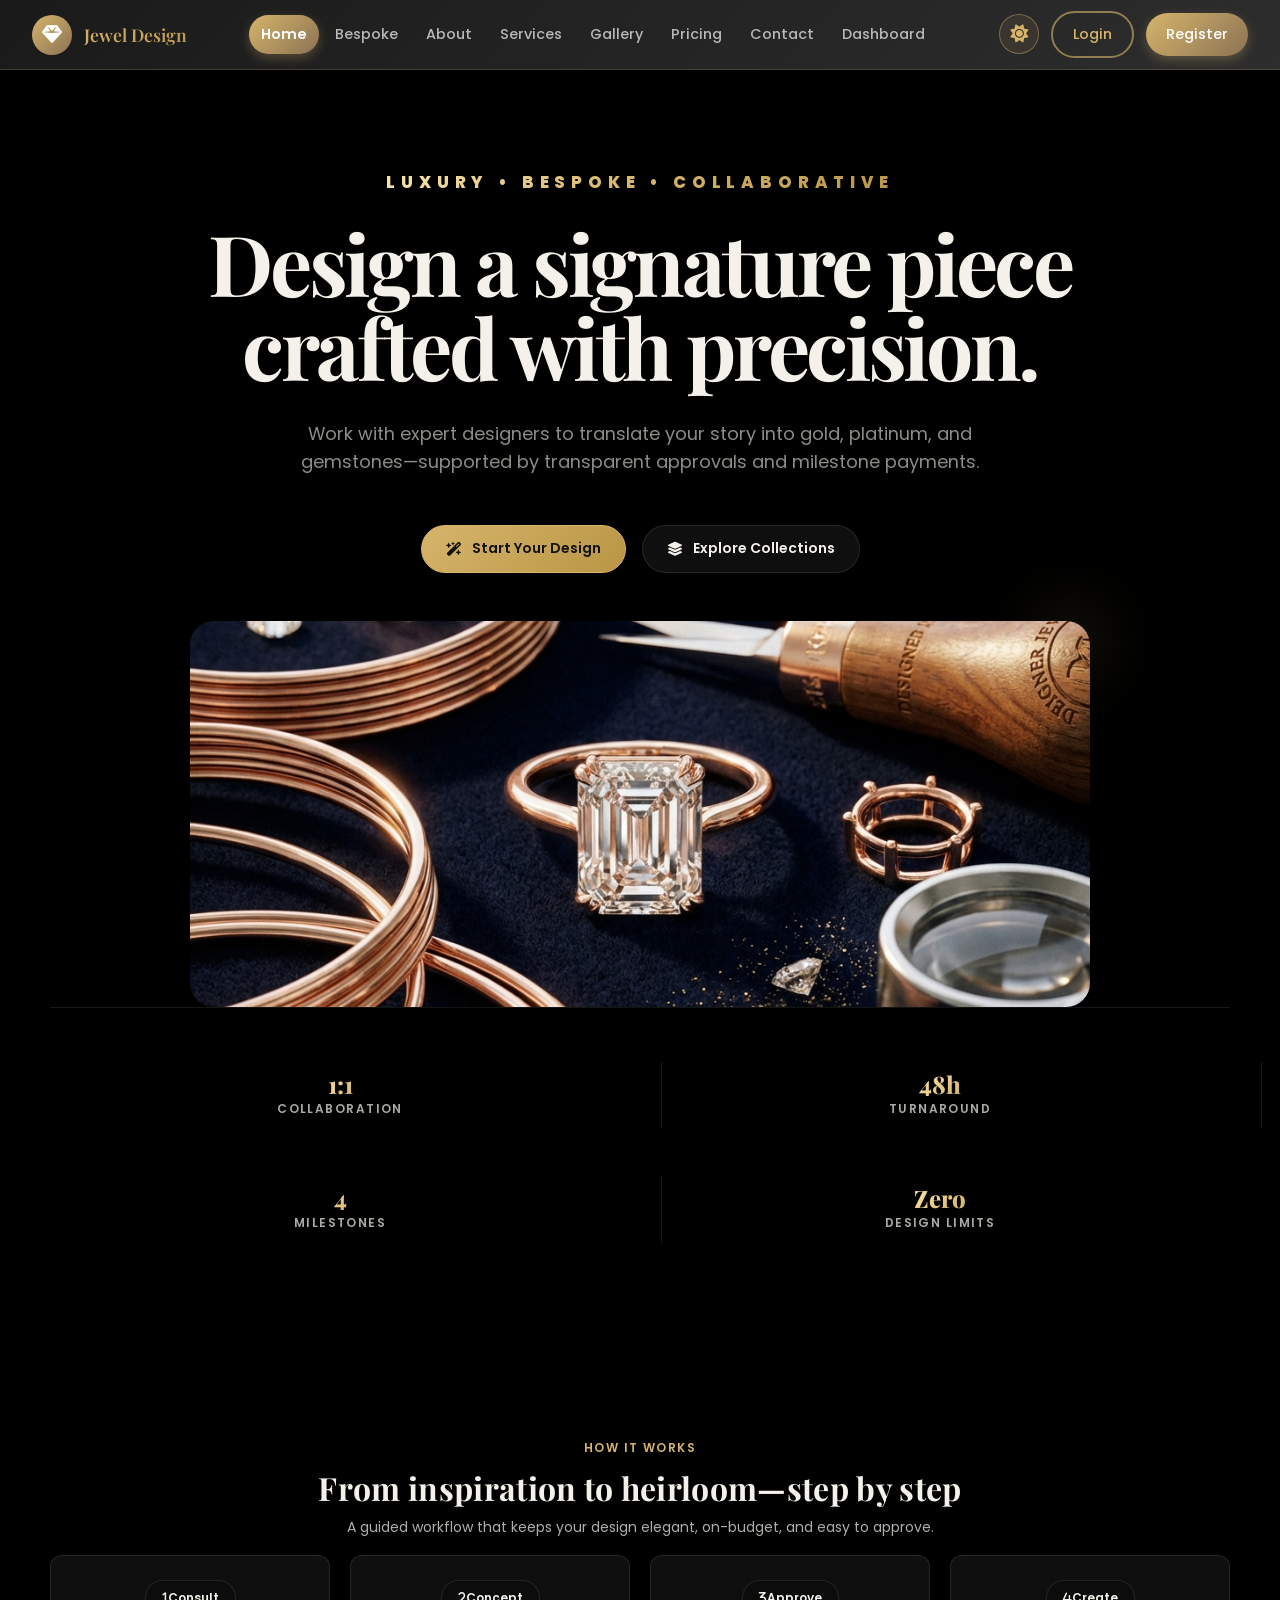
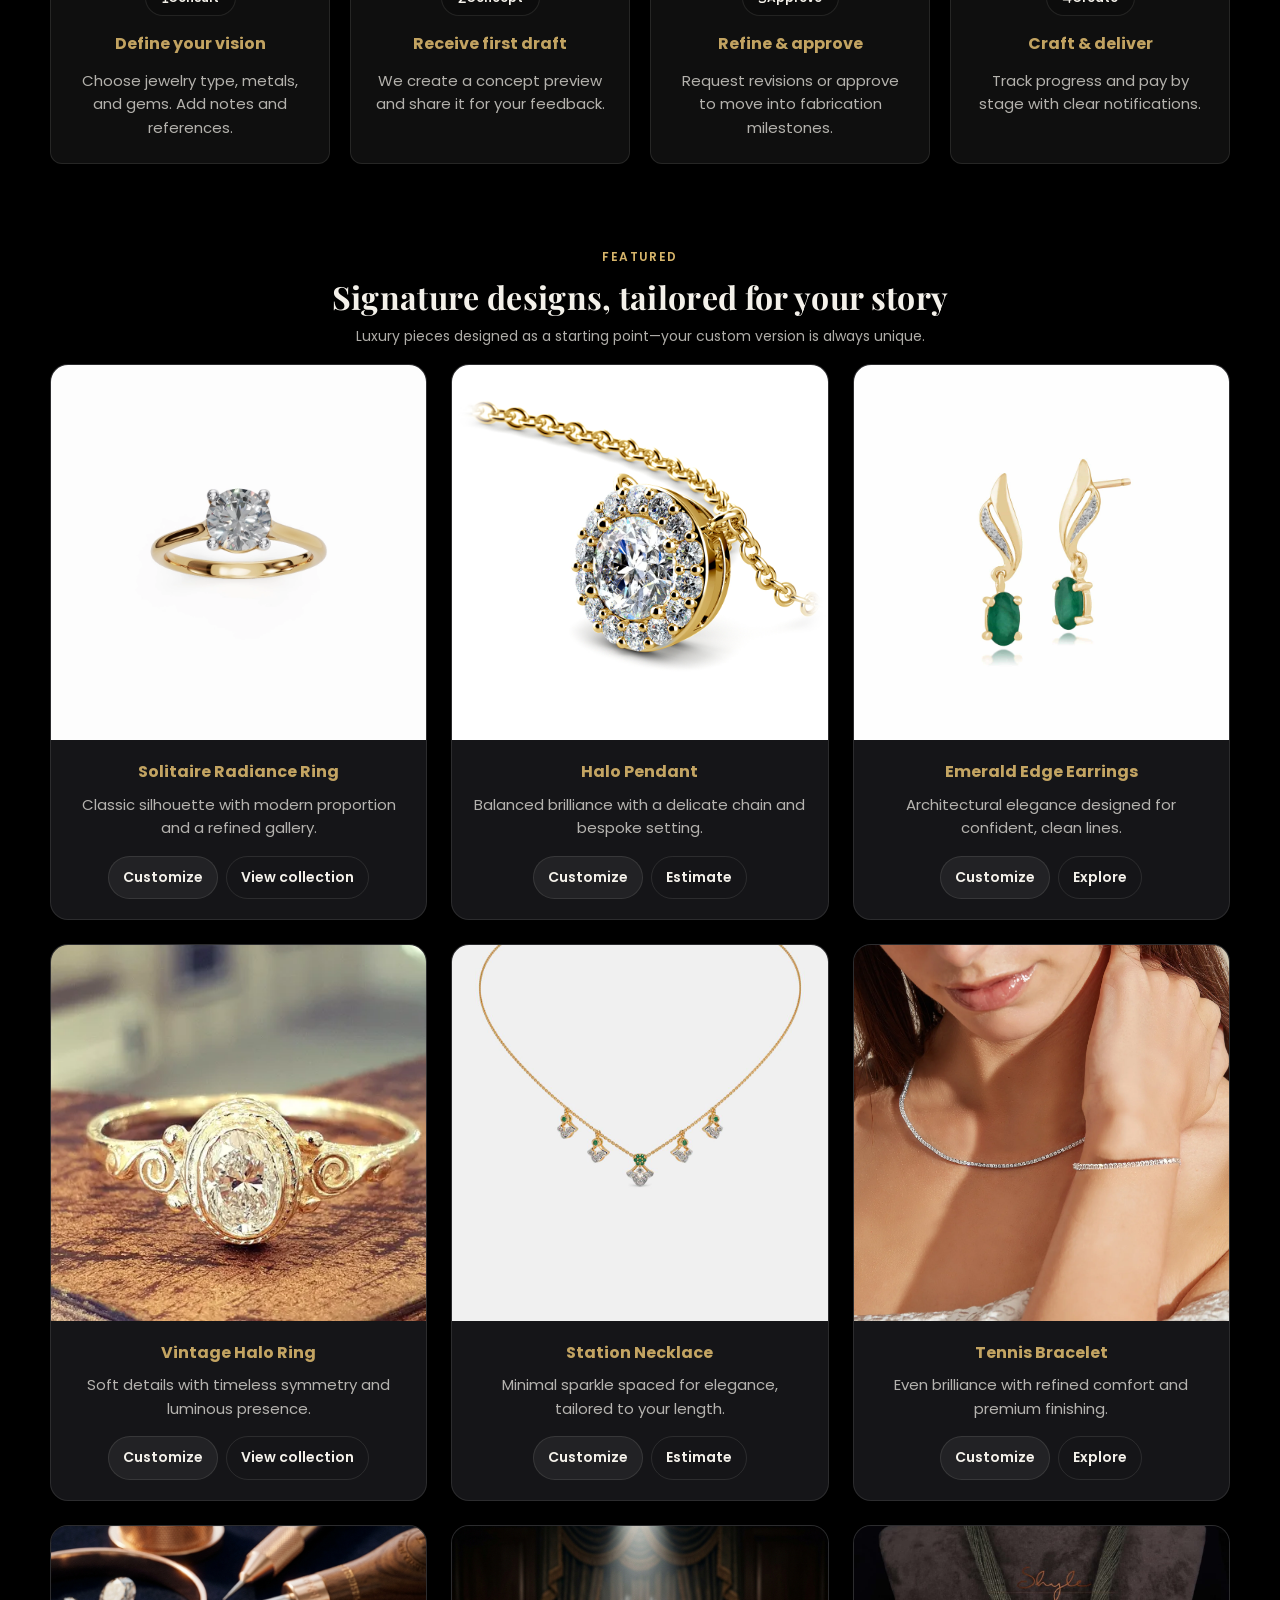
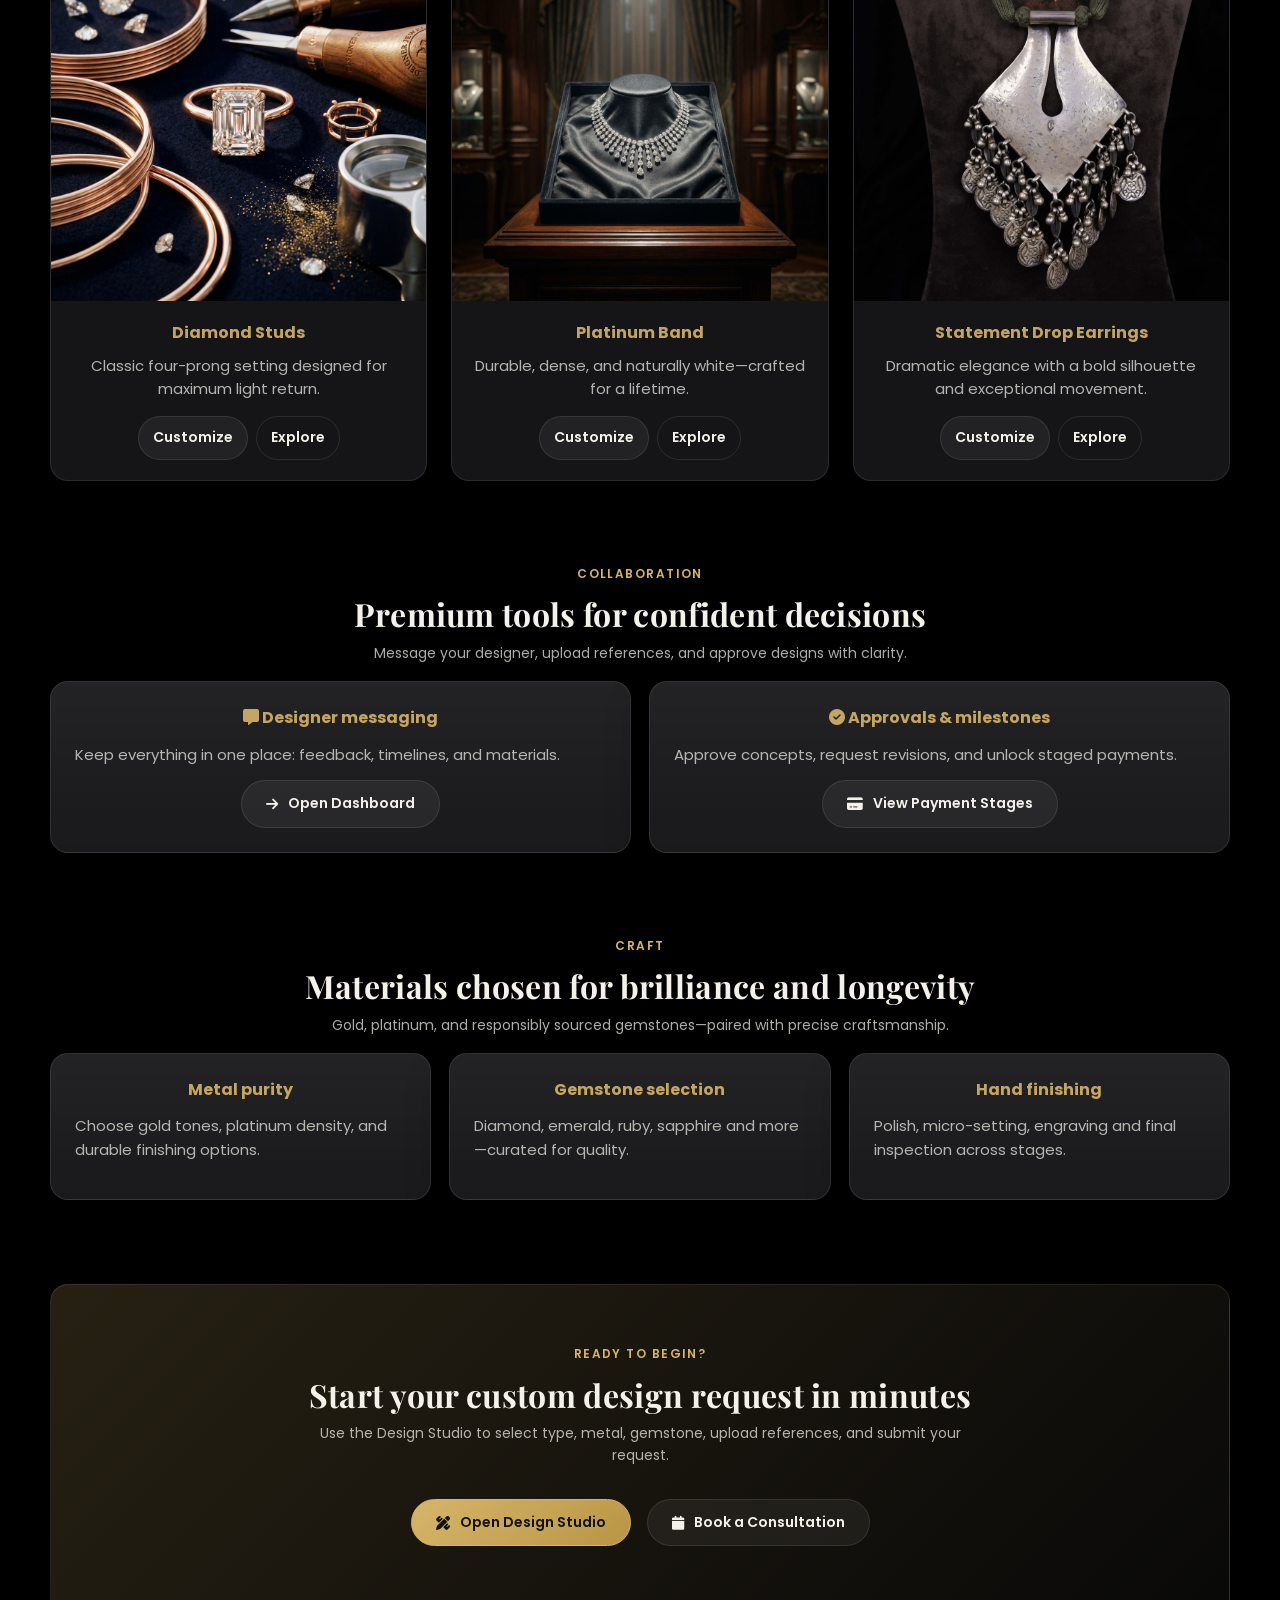
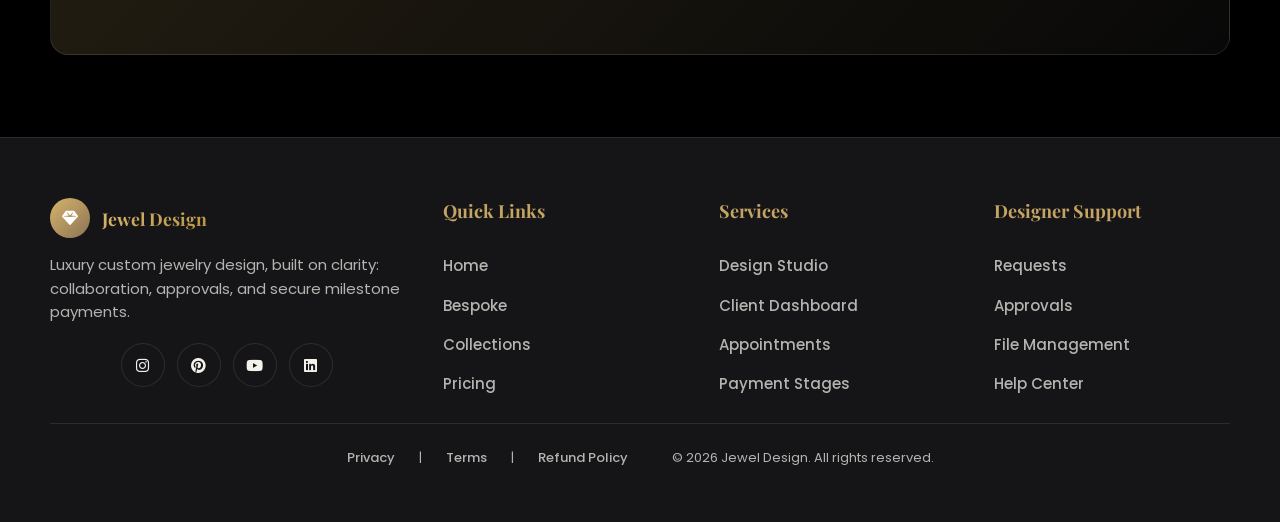
==== index.html @ 466812e4 "first commit" ====
<!doctype html>
<html lang="en" data-theme="dark" data-role="client">

<head>
  <meta charset="utf-8" />
  <meta name="viewport" content="width=device-width, initial-scale=1" />
  <title>Jewel Design | Luxury Collaboration</title>
  <meta name="description" content="Luxury custom jewelry design collaboration workspace." />
  <link rel="preconnect" href="https://fonts.googleapis.com" />
  <link rel="preconnect" href="https://fonts.gstatic.com" crossorigin />
  <link
    href="https://fonts.googleapis.com/css2?family=Playfair+Display:wght@500;600;700&family=Poppins:wght@300;400;500;600;700&display=swap"
    rel="stylesheet" />
  <link rel="stylesheet" href="https://cdnjs.cloudflare.com/ajax/libs/font-awesome/6.5.0/css/all.min.css" />
  <link rel="icon" type="image/svg+xml" href="assets/favicon.svg" />
  <link rel="stylesheet" href="css/style.css" />
  <link rel="stylesheet" href="css/premium-header.css" />
</head>

<body class="home-page">

  <header class="premium-header">
    <!-- LEFT ZONE - BRAND -->
    <a href="index.html" class="header-brand">
      <div class="brand-badge">
        <i class="fa-solid fa-gem" aria-hidden="true"></i>
      </div>
      <div class="brand-text">
        <strong>Jewel Design</strong>
      </div>
    </a>


    <!-- CENTER ZONE - MAIN NAVIGATION -->
    <nav class="header-nav" role="navigation" aria-label="Main navigation">
      <a href="index.html" class="nav-link active">Home</a>
      <a href="home2.html" class="nav-link">Bespoke</a>
      <a href="about.html" class="nav-link">About</a>
      <a href="services.html" class="nav-link">Services</a>
      <a href="collections.html" class="nav-link">Gallery</a>
      <a href="pricing.html" class="nav-link">Pricing</a>
      <a href="contact.html" class="nav-link">Contact</a>
      <a href="dashboard.html" class="nav-link">Dashboard</a>
    </nav>

    <!-- RIGHT ZONE - USER ACTIONS -->
    <div class="header-actions">
      <button class="theme-toggle" aria-label="Toggle theme">
        <i class="fa-solid fa-sun" aria-hidden="true"></i>
        <i class="fa-solid fa-moon" aria-hidden="true"></i>
      </button>
      <a href="login.html" class="btn-outline">Login</a>
      <a href="register.html" class="btn-primary">Register</a>
    </div>


    <!-- MOBILE HAMBURGER -->
    <button class="mobile-menu-toggle" type="button" aria-label="Toggle mobile menu">
      <span class="hamburger-line"></span>
      <span class="hamburger-line"></span>
      <span class="hamburger-line"></span>
    </button>
  </header>

  <!-- MOBILE SLIDE-IN MENU -->
  <div class="mobile-menu-overlay">
    <div class="mobile-menu-panel">
      <div class="mobile-menu-header">
        <a href="index.html" class="header-brand">
          <div class="brand-badge">
            <i class="fa-solid fa-gem" aria-hidden="true"></i>
          </div>
          <div class="brand-text">
            <strong>Jewel Design</strong>
          </div>
        </a>
        <button class="mobile-menu-close" type="button" aria-label="Close mobile menu">
          <i class="fa-solid fa-times"></i>
        </button>
      </div>
      <nav class="mobile-nav" role="navigation" aria-label="Mobile navigation">
        <a href="index.html" class="mobile-nav-link active">Home</a>
        <a href="home2.html" class="mobile-nav-link">Bespoke</a>
        <a href="about.html" class="mobile-nav-link">About</a>
        <a href="services.html" class="mobile-nav-link">Services</a>
        <a href="collections.html" class="mobile-nav-link">Gallery</a>
        <a href="pricing.html" class="mobile-nav-link">Pricing</a>
        <a href="contact.html" class="mobile-nav-link">Contact</a>
        <a href="dashboard.html" class="mobile-nav-link">Dashboard</a>
      </nav>
      <div class="mobile-menu-actions">
        <button class="theme-toggle" aria-label="Toggle theme">
          <i class="fa-solid fa-sun" aria-hidden="true"></i>
          <i class="fa-solid fa-moon" aria-hidden="true"></i>
        </button>
        <a href="login.html" class="btn-outline mobile-btn">Login</a>
        <a href="register.html" class="btn-primary mobile-btn">Register</a>
      </div>
    </div>
  </div>

  <main>
    <section class="hero" aria-label="Hero Introduction">
      <div class="hero-inner">
        <!-- Text Content Area -->
        <div class="hero-content">
          <div class="eyebrow">Luxury • Bespoke • Collaborative</div>
          <h1>Design a signature piece crafted with precision.</h1>
          <p class="kicker">Work with expert designers to translate your story into gold, platinum, and
            gemstones—supported by transparent approvals and milestone payments.</p>

          <div class="hero-actions">
            <a class="btn primary" href="design-studio.html"><i class="fa-solid fa-wand-magic-sparkles"
                aria-hidden="true"></i>Start Your Design</a>
            <a class="btn" href="collections.html"><i class="fa-solid fa-layer-group" aria-hidden="true"></i>Explore
              Collections</a>
          </div>

          <!-- Feature Strip -->


          <!-- Hero Visual Foundation -->
          <div class="hero-image-wrap"
            style="position: relative; margin: 0 auto; width: 100%; max-width: 900px; animation: heroReveal 1.6s var(--ease) forwards; height: 100%;">
            <div
              style="aspect-ratio: 21/9; background: url('assets/images/luxury_jewelry_hero_1.png') center/cover; border-radius: 24px; box-shadow: 0 30px 60px rgba(0,0,0,0.2);">
            </div>
            <!-- Decorative Polish -->
            <div
              style="position: absolute; top: -20px; right: -20px; width: 80px; height: 80px; background: var(--gold); border-radius: 50%; opacity: 0.1; filter: blur(30px);">
            </div>
          </div>
        </div>

        <!-- Base Statistics Ribbon -->
        <div class="hero-stats" aria-label="Key highlights">
          <div class="stat">
            <strong>1:1</strong>
            <span>Collaboration</span>
          </div>
          <div class="stat">
            <strong>48h</strong>
            <span>Turnaround</span>
          </div>
          <div class="stat">
            <strong>4</strong>
            <span>Milestones</span>
          </div>
          <div class="stat">
            <strong>Zero</strong>
            <span>Design Limits</span>
          </div>
        </div>
      </div>
    </section>

    <section class="section" aria-label="How custom design works">
      <div class="container">
        <div class="eyebrow">How it works</div>
        <h2>From inspiration to heirloom—step by step</h2>
        <p class="kicker">A guided workflow that keeps your design elegant, on-budget, and easy to approve.</p>
        <div class="grid cols-4" style="margin-top:16px; gap: 20px;">
          <div class="process-step"
            style="text-align: center; padding: 24px; border-radius: var(--radius-sm); background: var(--trans-white); border: 1px solid var(--border); transition: transform 0.3s var(--ease);">
            <span class="badge" style="margin-bottom: 16px; display: inline-block;"><i class="fa-solid fa-1"
                aria-hidden="true"></i>Consult</span>
            <h3 style="margin-bottom: 12px;">Define your vision</h3>
            <p style="margin-bottom: 0;">Choose jewelry type, metals, and gems. Add notes and references.</p>
          </div>
          <div class="process-step"
            style="text-align: center; padding: 24px; border-radius: var(--radius-sm); background: var(--trans-white); border: 1px solid var(--border); transition: transform 0.3s var(--ease);">
            <span class="badge" style="margin-bottom: 16px; display: inline-block;"><i class="fa-solid fa-2"
                aria-hidden="true"></i>Concept</span>
            <h3 style="margin-bottom: 12px;">Receive first draft</h3>
            <p style="margin-bottom: 0;">We create a concept preview and share it for your feedback.</p>
          </div>
          <div class="process-step"
            style="text-align: center; padding: 24px; border-radius: var(--radius-sm); background: var(--trans-white); border: 1px solid var(--border); transition: transform 0.3s var(--ease);">
            <span class="badge" style="margin-bottom: 16px; display: inline-block;"><i class="fa-solid fa-3"
                aria-hidden="true"></i>Approve</span>
            <h3 style="margin-bottom: 12px;">Refine & approve</h3>
            <p style="margin-bottom: 0;">Request revisions or approve to move into fabrication milestones.</p>
          </div>
          <div class="process-step"
            style="text-align: center; padding: 24px; border-radius: var(--radius-sm); background: var(--trans-white); border: 1px solid var(--border); transition: transform 0.3s var(--ease);">
            <span class="badge" style="margin-bottom: 16px; display: inline-block;"><i class="fa-solid fa-4"
                aria-hidden="true"></i>Create</span>
            <h3 style="margin-bottom: 12px;">Craft & deliver</h3>
            <p style="margin-bottom: 0;">Track progress and pay by stage with clear notifications.</p>
          </div>
        </div>
      </div>
    </section>

    <section class="section" aria-label="Featured jewelry designs">
      <div class="container">
        <div class="eyebrow">Featured</div>
        <h2>Signature designs, tailored for your story</h2>
        <p class="kicker">Luxury pieces designed as a starting point—your custom version is always unique.</p>
        <div class="featured-grid"
          style="margin-top:16px; display: grid; grid-template-columns: repeat(auto-fit, minmax(280px, 1fr)); gap: 24px;">
          <article class="featured-item"
            style="background: var(--surface); border: 1px solid var(--border); border-radius: var(--radius); overflow: hidden; transition: transform 0.3s var(--ease);">
            <div class="media"
              style="background-image:url('assets/images/Solitaire%20Radiance%20Ring.webp'); aspect-ratio: 1; min-height: 280px;">
            </div>
            <div style="padding: 20px; text-align: center;">
              <h3 style="margin-bottom: 8px;">Solitaire Radiance Ring</h3>
              <p style="margin-bottom: 16px; color: var(--muted);">Classic silhouette with modern proportion and a
                refined gallery.</p>
              <div style="display: flex; gap: 8px; justify-content: center; flex-wrap: wrap;">
                <a class="btn small" href="design-studio.html">Customize</a>
                <a class="btn small ghost" href="collections.html">View collection</a>
              </div>
            </div>
          </article>
          <article class="featured-item"
            style="background: var(--surface); border: 1px solid var(--border); border-radius: var(--radius); overflow: hidden; transition: transform 0.3s var(--ease);">
            <div class="media"
              style="background-image:url('assets/images/halo%20pendant%202.jpg'); aspect-ratio: 1; min-height: 280px;">
            </div>
            <div style="padding: 20px; text-align: center;">
              <h3 style="margin-bottom: 8px;">Halo Pendant</h3>
              <p style="margin-bottom: 16px; color: var(--muted);">Balanced brilliance with a delicate chain and bespoke
                setting.</p>
              <div style="display: flex; gap: 8px; justify-content: center; flex-wrap: wrap;">
                <a class="btn small" href="design-studio.html">Customize</a>
                <a class="btn small ghost" href="pricing.html">Estimate</a>
              </div>
            </div>
          </article>
          <article class="featured-item"
            style="background: var(--surface); border: 1px solid var(--border); border-radius: var(--radius); overflow: hidden; transition: transform 0.3s var(--ease);">
            <div class="media"
              style="background-image:url('assets/images/Emerald%20Edge%20Earrings.webp'); aspect-ratio: 1; min-height: 280px;">
            </div>
            <div style="padding: 20px; text-align: center;">
              <h3 style="margin-bottom: 8px;">Emerald Edge Earrings</h3>
              <p style="margin-bottom: 16px; color: var(--muted);">Architectural elegance designed for confident, clean
                lines.</p>
              <div style="display: flex; gap: 8px; justify-content: center; flex-wrap: wrap;">
                <a class="btn small" href="design-studio.html">Customize</a>
                <a class="btn small ghost" href="collections.html">Explore</a>
              </div>
            </div>
          </article>
          <article class="featured-item"
            style="background: var(--surface); border: 1px solid var(--border); border-radius: var(--radius); overflow: hidden; transition: transform 0.3s var(--ease);">
            <div class="media"
              style="background-image:url('assets/images/vintage%20hola%20ring.webp'); aspect-ratio: 1; min-height: 280px;">
            </div>
            <div style="padding: 20px; text-align: center;">
              <h3 style="margin-bottom: 8px;">Vintage Halo Ring</h3>
              <p style="margin-bottom: 16px; color: var(--muted);">Soft details with timeless symmetry and luminous
                presence.</p>
              <div style="display: flex; gap: 8px; justify-content: center; flex-wrap: wrap;">
                <a class="btn small" href="design-studio.html">Customize</a>
                <a class="btn small ghost" href="collections.html">View collection</a>
              </div>
            </div>
          </article>
          <article class="featured-item"
            style="background: var(--surface); border: 1px solid var(--border); border-radius: var(--radius); overflow: hidden; transition: transform 0.3s var(--ease);">
            <div class="media"
              style="background-image:url('assets/images/station%20necklace.webp'); aspect-ratio: 1; min-height: 280px;">
            </div>
            <div style="padding: 20px; text-align: center;">
              <h3 style="margin-bottom: 8px;">Station Necklace</h3>
              <p style="margin-bottom: 16px; color: var(--muted);">Minimal sparkle spaced for elegance, tailored to your
                length.</p>
              <div style="display: flex; gap: 8px; justify-content: center; flex-wrap: wrap;">
                <a class="btn small" href="design-studio.html">Customize</a>
                <a class="btn small ghost" href="pricing.html">Estimate</a>
              </div>
            </div>
          </article>
          <article class="featured-item"
            style="background: var(--surface); border: 1px solid var(--border); border-radius: var(--radius); overflow: hidden; transition: transform 0.3s var(--ease);">
            <div class="media"
              style="background-image:url('assets/images/tennis%20bracelet2.avif'); aspect-ratio: 1; min-height: 280px;">
            </div>
            <div style="padding: 20px; text-align: center;">
              <h3 style="margin-bottom: 8px;">Tennis Bracelet</h3>
              <p style="margin-bottom: 16px; color: var(--muted);">Even brilliance with refined comfort and premium
                finishing.</p>
              <div style="display: flex; gap: 8px; justify-content: center; flex-wrap: wrap;">
                <a class="btn small" href="design-studio.html">Customize</a>
                <a class="btn small ghost" href="collections.html">Explore</a>
              </div>
            </div>
          </article>
          <article class="featured-item"
            style="background: var(--surface); border: 1px solid var(--border); border-radius: var(--radius); overflow: hidden; transition: transform 0.3s var(--ease);">
            <div class="media"
              style="background-image:url('assets/images/luxury_jewelry_hero_1.png'); aspect-ratio: 1; min-height: 280px;">
            </div>
            <div style="padding: 20px; text-align: center;">
              <h3 style="margin-bottom: 8px;">Diamond Studs</h3>
              <p style="margin-bottom: 16px; color: var(--muted);">Classic four-prong setting designed for maximum light
                return.</p>
              <div style="display: flex; gap: 8px; justify-content: center; flex-wrap: wrap;">
                <a class="btn small" href="design-studio.html">Customize</a>
                <a class="btn small ghost" href="collections.html">Explore</a>
              </div>
            </div>
          </article>
          <article class="featured-item"
            style="background: var(--surface); border: 1px solid var(--border); border-radius: var(--radius); overflow: hidden; transition: transform 0.3s var(--ease);">
            <div class="media"
              style="background-image:url('assets/images/luxury_jewelry_hero_2.png'); aspect-ratio: 1; min-height: 280px;">
            </div>
            <div style="padding: 20px; text-align: center;">
              <h3 style="margin-bottom: 8px;">Platinum Band</h3>
              <p style="margin-bottom: 16px; color: var(--muted);">Durable, dense, and naturally white—crafted for a
                lifetime.</p>
              <div style="display: flex; gap: 8px; justify-content: center; flex-wrap: wrap;">
                <a class="btn small" href="design-studio.html">Customize</a>
                <a class="btn small ghost" href="collections.html">Explore</a>
              </div>
            </div>
          </article>
          <article class="featured-item"
            style="background: var(--surface); border: 1px solid var(--border); border-radius: var(--radius); overflow: hidden; transition: transform 0.3s var(--ease);">
            <div class="media"
              style="background-image:url('assets/images/statement%20drop.jpg'); aspect-ratio: 1; min-height: 280px;">
            </div>
            <div style="padding: 20px; text-align: center;">
              <h3 style="margin-bottom: 8px;">Statement Drop Earrings</h3>
              <p style="margin-bottom: 16px; color: var(--muted);">Dramatic elegance with a bold silhouette and
                exceptional
                movement.</p>
              <div style="display: flex; gap: 8px; justify-content: center; flex-wrap: wrap;">
                <a class="btn small" href="design-studio.html">Customize</a>
                <a class="btn small ghost" href="collections.html">Explore</a>
              </div>
            </div>
          </article>
        </div>
      </div>
    </section>

    <section class="section" aria-label="Client–designer collaboration">
      <div class="container">
        <div class="eyebrow">Collaboration</div>
        <h2>Premium tools for confident decisions</h2>
        <p class="kicker">Message your designer, upload references, and approve designs with clarity.</p>
        <div class="grid cols-2" style="margin-top:16px;">
          <div class="card pad">
            <h3><i class="fa-solid fa-message" aria-hidden="true"></i> Designer messaging</h3>
            <p>Keep everything in one place: feedback, timelines, and materials.</p>
            <button class="btn" type="button" data-link="dashboard.html"><i class="fa-solid fa-arrow-right"
                aria-hidden="true"></i>Open Dashboard</button>
          </div>
          <div class="card pad">
            <h3><i class="fa-solid fa-circle-check" aria-hidden="true"></i> Approvals & milestones</h3>
            <p>Approve concepts, request revisions, and unlock staged payments.</p>
            <button class="btn" type="button" data-link="pricing.html"><i class="fa-solid fa-credit-card"
                aria-hidden="true"></i>View Payment Stages</button>
          </div>
        </div>
      </div>
    </section>

    <section class="section" aria-label="Materials and craftsmanship">
      <div class="container">
        <div class="eyebrow">Craft</div>
        <h2>Materials chosen for brilliance and longevity</h2>
        <p class="kicker">Gold, platinum, and responsibly sourced gemstones—paired with precise craftsmanship.</p>
        <div class="grid cols-3" style="margin-top:16px;">
          <div class="card pad">
            <h3>Metal purity</h3>
            <p>Choose gold tones, platinum density, and durable finishing options.</p>
          </div>
          <div class="card pad">
            <h3>Gemstone selection</h3>
            <p>Diamond, emerald, ruby, sapphire and more—curated for quality.</p>
          </div>
          <div class="card pad">
            <h3>Hand finishing</h3>
            <p>Polish, micro-setting, engraving and final inspection across stages.</p>
          </div>
        </div>
      </div>
    </section>

    <section class="section" aria-label="Start your design call to action">
      <div class="container">
        <div class="card pad"
          style="background:linear-gradient(135deg, rgba(214,180,106,0.18), rgba(255,255,255,0.03)); text-align: center; padding: 60px 40px;">
          <div class="eyebrow">Ready to begin?</div>
          <h2>Start your custom design request in minutes</h2>
          <p class="kicker">Use the Design Studio to select type, metal, gemstone, upload references, and submit your
            request.</p>
          <div class="hero-actions">
            <a class="btn primary" href="design-studio.html"><i class="fa-solid fa-pen-ruler"
                aria-hidden="true"></i>Open Design Studio</a>
            <a class="btn" href="contact.html"><i class="fa-solid fa-calendar" aria-hidden="true"></i>Book a
              Consultation</a>
          </div>
        </div>
      </div>
    </section>
  </main>

  <footer class="footer">
    <div class="container footer-inner">
      <div class="footer-grid">
        <div>
          <div class="footer-brand" style="display:flex; align-items:center; gap:12px; margin-bottom:15px;">
            <div class="brand-badge" style="width:40px; height:40px;">
              <i class="fa-solid fa-gem" aria-hidden="true" style="font-size:16px;"></i>
            </div>
            <h3 style="margin:0;">Jewel Design</h3>
          </div>
          <p>Luxury custom jewelry design, built on clarity: collaboration, approvals, and secure milestone payments.
          </p>
          <div class="social" aria-label="Social links">
            <a href="contact.html" aria-label="Instagram"><i class="fa-brands fa-instagram" aria-hidden="true"></i></a>
            <a href="contact.html" aria-label="Pinterest"><i class="fa-brands fa-pinterest" aria-hidden="true"></i></a>
            <a href="contact.html" aria-label="YouTube"><i class="fa-brands fa-youtube" aria-hidden="true"></i></a>
            <a href="contact.html" aria-label="LinkedIn"><i class="fa-brands fa-linkedin" aria-hidden="true"></i></a>
          </div>
        </div>
        <div>
          <h3>Quick Links</h3>
          <a href="index.html">Home</a>
          <a href="home2.html">Bespoke</a>
          <a href="collections.html">Collections</a>
          <a href="pricing.html">Pricing</a>
        </div>
        <div>
          <h3>Services</h3>
          <a href="design-studio.html">Design Studio</a>
          <a href="dashboard.html">Client Dashboard</a>
          <a href="contact.html">Appointments</a>
          <a href="pricing.html">Payment Stages</a>
        </div>
        <div>
          <h3>Designer Support</h3>
          <a href="dashboard.html">Requests</a>
          <a href="dashboard.html">Approvals</a>
          <a href="dashboard.html">File Management</a>
          <a href="contact.html">Help Center</a>
        </div>
      </div>

      <div class="fineprint">
        <div>
          <a class="link" href="privacy.html">Privacy</a>
          <span> | </span>
          <a class="link" href="terms.html">Terms</a>
          <span> | </span>
          <a class="link" href="refund.html">Refund Policy</a>
          <span style="margin-left: 20px;">© <span id="year">2026</span> Jewel Design. All rights reserved.</span>
        </div>
      </div>
    </div>
  </footer>

  <script>
    document.getElementById('year').textContent = new Date().getFullYear();
  </script>
  <script src="js/premium-header.js"></script>
  <script src="js/script.js"></script>
</body>

</html>
---- css/style.css ----
/* Aurum Atelier – Luxury UI Theme */
:root {
  --bg: #0f0f10;
  --surface: #151518;
  --surface-2: #1d1d22;
  --text: #f4f1ea;
  --muted: rgba(244, 241, 234, 0.72);
  --gold: #d6b46a;
  --gold-2: #b99645;
  --ivory: #f4f1ea;
  --black: #0f0f10;
  --border: rgba(244, 241, 234, 0.10);
  --shadow: 0 16px 40px rgba(0, 0, 0, 0.45);
  --radius: 18px;
  --radius-sm: 12px;
  --max: 1180px;
  --ease: cubic-bezier(.2, .8, .2, 1);
  --focus: 0 0 0 3px rgba(214, 180, 106, 0.28);
  --trans-white: rgba(255, 255, 255, 0.06);
  --trans-black: rgba(0, 0, 0, 0.20);
  --card-gradient: linear-gradient(180deg, rgba(255, 255, 255, 0.06), rgba(255, 255, 255, 0.02));
  --overlay-1: rgba(15, 15, 16, 0.6);
  --overlay-2: rgba(15, 15, 16, 0.9);
  --overlay-gold: rgba(214, 180, 106, 0.15);
}

html[data-theme="light"] {
  --bg: #fbfaf7;
  --surface: #ffffff;
  --surface-2: #f4f1ea;
  --text: #121214;
  --muted: rgba(18, 18, 20, 0.68);
  --border: rgba(18, 18, 20, 0.12);
  --shadow: 0 18px 40px rgba(18, 18, 20, 0.08);
  --trans-white: rgba(18, 18, 20, 0.04);
  --trans-black: rgba(18, 18, 20, 0.08);
  --card-gradient: linear-gradient(180deg, rgba(18, 18, 20, 0.02), rgba(18, 18, 20, 0.01));
  --overlay-1: rgba(251, 250, 247, 0.75);
  --overlay-2: rgba(251, 250, 247, 0.85);
  --overlay-gold: rgba(214, 180, 106, 0.08);
}

html[data-theme="light"] body {
  background: #ffffff;
  color: var(--gold);
}

html[data-theme="light"] .process-step {
  background: rgba(214, 180, 106, 0.05);
  border: 1px solid rgba(214, 180, 106, 0.2);
  color: var(--gold);
}

html[data-theme="light"] .featured-item {
  background: rgba(214, 180, 106, 0.05);
  border: 1px solid rgba(214, 180, 106, 0.2);
  color: var(--gold);
}

/* Light mode sophisticated color pattern */
html[data-theme="light"] .home-page h1 {
  color: #121214 !important;
}

html[data-theme="light"] .home-page h2 {
  color: #121214 !important;
}

html[data-theme="light"] .home-page h3 {
  color: rgba(214, 180, 106, 0.8) !important;
}

html[data-theme="light"] .home-page p,
html[data-theme="light"] .home-page .kicker {
  color: rgba(18, 18, 20, 0.7) !important;
}

html[data-theme="light"] .home-page .eyebrow {
  color: var(--gold) !important;
}

html[data-theme="light"] .home-page .stat strong {
  color: var(--gold) !important;
}

html[data-theme="light"] .home-page .stat span {
  color: rgba(18, 18, 20, 0.6) !important;
}

/* Ensure all text follows sophisticated color pattern on index page */
.home-page h1 {
  color: var(--ivory) !important;
}

.home-page h2 {
  color: var(--ivory) !important;
}

.home-page h3 {
  color: rgba(214, 180, 106, 0.9) !important;
}

.home-page p,
.home-page .kicker {
  color: var(--muted) !important;
}

.home-page .eyebrow {
  color: var(--gold) !important;
}

.home-page .stat strong {
  color: var(--gold) !important;
}

.home-page .stat span {
  color: rgba(244, 241, 234, 0.7) !important;
}

* {
  box-sizing: border-box;
}

html,
body {
  height: 100%;
}

body {
  margin: 0;
  font-family: "Poppins", system-ui, -apple-system, Segoe UI, Roboto, Arial, sans-serif;
  font-size: 15px;
  padding-top: 70px;
  /* Account for fixed header */
  background: #000000;
  color: var(--gold);
  line-height: 1.55;
  overflow-x: hidden;
}

body.auth-body {
  padding-top: 0;
}

/* Responsive body padding for fixed header */
@media (max-width: 768px) {
  body {
    padding-top: 60px;
    /* Mobile header height */
  }
}

@media (max-width: 480px) {
  body {
    padding-top: 60px;
    /* Small mobile header height */
  }
}

img {
  max-width: 100%;
  height: auto;
  display: block;
}

a {
  color: inherit;
  text-decoration: none;
}

button,
input,
select,
textarea {
  font: inherit;
  color: inherit;
}

.container {
  width: min(var(--max), calc(100% - 40px));
  margin: 0 auto;
}

.section {
  padding: 42px 0;
  background: transparent;
}

.section.compact {
  padding: 32px 0;
}

.section.tight {
  padding: 28px 0;
}

.eyebrow {
  color: var(--gold);
  letter-spacing: 0.12em;
  text-transform: uppercase;
  font-weight: 600;
  font-size: 12px;
  text-align: center;
  display: block;
}

.h1,
h1 {
  font-family: "Playfair Display", serif;
  letter-spacing: 0.01em;
  line-height: 1.12;
  text-align: center;
  font-size: clamp(28px, 5vw, 48px);
}


h2,
.h2 {
  font-family: "Playfair Display", serif;
  letter-spacing: 0.01em;
  line-height: 1.18;
  margin: 12px 0 10px;
  text-align: center;
  font-size: clamp(26px, 4.5vw, 38px);
  width: 100%;
}


h3 {
  margin: 0 0 10px;
}

p {
  margin: 0 0 14px;
  color: var(--muted);
}

.kicker {
  max-width: 72ch;
  text-align: center;
  margin-left: auto;
  margin-right: auto;
}

.grid {
  display: grid;
  gap: 18px;
}

.grid.cols-2 {
  grid-template-columns: repeat(2, 1fr);
}

.grid.cols-3 {
  grid-template-columns: repeat(3, 1fr);
  justify-items: stretch;
}

.grid.cols-4 {
  grid-template-columns: repeat(4, 1fr);
}

@media (max-width: 1024px) {

  .grid.cols-2,
  .grid.cols-3,
  .grid.cols-4 {
    grid-template-columns: repeat(2, 1fr);
  }
}

@media (max-width: 640px) {

  .grid.cols-2,
  .grid.cols-3,
  .grid.cols-4 {
    grid-template-columns: 1fr;
  }
}


.card {
  background: var(--card-gradient);
  background-color: var(--surface);
  border: 1px solid var(--border);
  border-radius: var(--radius);
  box-shadow: var(--shadow);
  overflow: hidden;
}

.card.pad {
  padding: 24px;
}

.card.pad h3 {
  text-align: center;
  margin-bottom: 12px;
}

.card.pad .btn {
  display: flex;
  margin: 0 auto;
  width: fit-content;
}

.card-header {
  padding: 18px 20px 12px;
  text-align: center;
}

.card-body {
  padding: 0 20px 18px;
}

.card-footer {
  padding: 14px 20px 18px;
  display: flex;
  gap: 12px;
  align-items: center;
  justify-content: center;
  flex-wrap: wrap;
}

.media {
  aspect-ratio: 16/10;
  background:
    linear-gradient(135deg, rgba(214, 180, 106, 0.18), transparent 55%),
    linear-gradient(180deg, rgba(0, 0, 0, 0.35), rgba(0, 0, 0, 0.05));
  background-size: cover;
  background-position: center;
}

.badge {
  display: inline-flex;
  align-items: center;
  gap: 8px;
  padding: 8px 16px;
  border-radius: 999px;
  border: 1px solid var(--border);
  background: var(--trans-black);
  color: var(--text);
  font-weight: 600;
  font-size: 12px;
}

html[data-theme="light"] .badge {
  background: var(--surface-2);
}

.btn {
  display: inline-flex;
  align-items: center;
  justify-content: center;
  gap: 10px;
  padding: 12px 24px;
  border-radius: 999px;
  border: 1px solid var(--border);
  background: var(--trans-white);
  color: var(--text);
  font-weight: 600;
  cursor: pointer;
  transition: all 220ms var(--ease);
  user-select: none;
  font-size: 14px;
  text-align: center;
}

.btn:hover {
  transform: translateY(-2px);
  border-color: var(--gold);
  background: rgba(214, 180, 106, 0.1);
  color: var(--gold);
}

.btn:active {
  transform: translateY(0px) scale(0.98);
}

.btn:focus {
  outline: none;
  box-shadow: var(--focus);
}

.btn.primary {
  background: linear-gradient(135deg, var(--gold), var(--gold-2));
  border-color: var(--gold);
  color: #121214;
}

.btn.primary:hover {
  filter: brightness(1.1);
  color: #121214;
  box-shadow: 0 4px 15px rgba(214, 180, 106, 0.3);
}

.btn.ghost {
  background: transparent;
}

.btn.small {
  padding: 10px 14px;
  font-size: 14px;
}

.link {
  color: var(--gold);
  font-weight: 600;
  transition: opacity 180ms var(--ease);
}

.link:hover {
  opacity: 0.85;
}

.site-header {
  position: sticky;
  top: 0;
  z-index: 50;
  backdrop-filter: blur(14px);
  background: rgba(15, 15, 16, 0.70);
  border-bottom: 1px solid var(--border);
}

html[data-theme="light"] .site-header {
  background: rgba(255, 255, 255, 0.80);
}

.header-inner {
  display: flex;
  align-items: center;
  justify-content: space-between;
  padding: 14px 0;
  gap: 16px;
}

.brand {
  display: inline-flex;
  align-items: center;
  gap: 12px;
  flex: 0 0 auto;
}

.brand i {
  color: var(--gold);
  font-size: 20px;
}

.brand-name {
  display: flex;
  flex-direction: column;
  line-height: 1.1;
}

.brand-name strong {
  font-family: "Playfair Display", serif;
  font-size: 16px;
}

.brand-name span {
  font-size: 12px;
  color: var(--muted);
}

.nav {
  display: flex;
  align-items: center;
  gap: 18px;
  flex: 1 1 auto;
  justify-content: center;
  flex-wrap: nowrap;
}

.nav a {
  font-weight: 600;
  font-size: 14px;
  color: var(--muted);
  padding: 10px 10px;
  border-radius: 999px;
  white-space: nowrap;
  transition: color 180ms var(--ease), background 180ms var(--ease), transform 180ms var(--ease);
}

.nav a:hover {
  color: var(--ivory);
  background: rgba(214, 180, 106, 0.10);
}

.nav a:active {
  transform: scale(0.99);
}

.nav a.active {
  color: #121214;
  background: linear-gradient(135deg, var(--gold), var(--gold-2));
}

.header-actions {
  display: inline-flex;
  align-items: center;
  gap: 10px;
  flex: 0 0 auto;
}

.icon-btn {
  width: 42px;
  height: 42px;
  border-radius: 999px;
  border: 1px solid var(--border);
  background: rgba(255, 255, 255, 0.06);
  display: inline-flex;
  align-items: center;
  justify-content: center;
  cursor: pointer;
  transition: transform 180ms var(--ease), border-color 220ms var(--ease);
}

.icon-btn:hover {
  border-color: rgba(214, 180, 106, 0.55);
  transform: translateY(-1px);
}

.icon-btn:active {
  transform: translateY(0px) scale(0.99);
}

.icon-btn:focus {
  outline: none;
  box-shadow: var(--focus);
}

.hamburger {
  display: none;
}

.mobile-drawer {
  display: none;
  position: fixed;
  inset: 62px 16px auto 16px;
  background: var(--surface);
  border: 1px solid var(--border);
  border-radius: var(--radius);
  box-shadow: var(--shadow);
  padding: 14px;
}

.mobile-drawer a {
  display: block;
  padding: 12px 12px;
  border-radius: 12px;
  color: var(--muted);
  font-weight: 700;
}

.mobile-drawer a:hover {
  background: rgba(214, 180, 106, 0.10);
  color: var(--ivory);
}

.mobile-drawer a.active {
  background: linear-gradient(135deg, var(--gold), var(--gold-2));
  color: #121214;
}

body.nav-open .mobile-drawer {
  display: block;
}

.hero {
  min-height: 95vh;
  display: flex;
  align-items: center;
  position: relative;
  overflow: hidden;
  padding: 100px 0;
  background: transparent;
}

/* Hero spotlights removed */

.hero-inner {
  width: min(var(--max), calc(100% - 40px));
  margin: 0 auto;
  display: flex;
  flex-direction: column;
  gap: 0;
  /* Removing fixed gap to control spacing precisely */
  position: relative;
  z-index: 5;
}

.hero-content {
  max-width: 1000px;
  margin: 0 auto;
  text-align: center;
  animation: heroReveal 1.4s var(--ease) forwards;
}

@keyframes heroReveal {
  from {
    opacity: 0;
    transform: translateY(40px);
  }

  to {
    opacity: 1;
    transform: translateY(0);
  }
}

/* Enhanced Eyebrow */
.hero .eyebrow {
  background: linear-gradient(135deg, #f8e4aa 0%, #d6b46a 50%, #b99645 100%);
  -webkit-background-clip: text;
  -webkit-text-fill-color: transparent;
  background-clip: text;
  color: transparent;
  font-size: clamp(14px, 1.3vw, 18px);
  font-weight: 800;
  letter-spacing: 0.35em;
  margin-bottom: 24px;
  display: inline-block;
  text-transform: uppercase;
  filter: drop-shadow(0 2px 4px rgba(0, 0, 0, 0.1));
}

.hero h1 {
  color: var(--text);
  font-size: clamp(40px, 8vw, 84px);
  line-height: 1.0;
  margin: 0 auto 32px;
  text-align: center;
  font-family: 'Playfair Display', serif;
  font-weight: 700;
  letter-spacing: -0.04em;
}

.hero p.kicker {
  color: var(--muted);
  font-size: clamp(17px, 1.4vw, 20px);
  line-height: 1.6;
  max-width: 65ch;
  text-align: center;
  margin: 0 auto 48px;
  opacity: 0.8;
}

.hero-actions {
  display: flex;
  gap: 20px;
  justify-content: center;
  margin-bottom: 48px;
}

/* Professional Feature Strip */
.preview-meta {
  display: flex;
  gap: 32px;
  justify-content: center;
  align-items: center;
  flex-wrap: wrap;
  margin-bottom: 60px;
}

.preview-meta .badge {
  background: transparent !important;
  border: none !important;
  padding: 0;
  font-size: 14px;
  color: var(--muted);
  font-weight: 500;
  transition: color 0.3s ease;
  display: flex;
  align-items: center;
  gap: 12px;
  white-space: nowrap;
}

.preview-meta .badge i {
  color: var(--gold);
  font-size: 16px;
  width: 20px;
  display: flex;
  justify-content: center;
}

/* Statistics Ribbon - At the base */
.hero-stats {
  display: flex;
  justify-content: center;
  gap: 64px;
  padding: 40px 0;
  border-top: 1px solid var(--border);
  width: 100%;
}

.stat {
  padding: 0;
  background: transparent !important;
  border: none !important;
  box-shadow: none !important;
  border-radius: 0;
  text-align: center;
  position: relative;
}

/* Vertical Dividers for Stats */
.stat:not(:last-child)::after {
  content: "";
  position: absolute;
  right: -32px;
  top: 15%;
  height: 70%;
  width: 1px;
  background: var(--border);
}

.stat:hover {
  transform: translateY(-3px);
}

.stat strong {
  display: block;
  font-size: clamp(28px, 4vw, 36px);
  font-weight: 800;
  margin-bottom: 6px;
  line-height: 1;
  background: linear-gradient(135deg, #f8e4aa, #d6b46a);
  -webkit-background-clip: text;
  background-clip: text;
  -webkit-text-fill-color: transparent;
  color: #d6b46a;
  /* Fallback */
  width: fit-content;
  margin-left: auto;
  margin-right: auto;
}

html[data-theme="light"] .stat strong {
  background: linear-gradient(135deg, #b99645, #8d6e2a);
  -webkit-background-clip: text;
  background-clip: text;
  -webkit-text-fill-color: transparent;
}

.stat span {
  font-size: 13px;
  text-transform: uppercase;
  letter-spacing: 0.12em;
  color: var(--muted);
  font-weight: 600;
  display: block;
}

/* Bespoke Section visibility in Light Mode */
html[data-theme="light"] .section[style*="background"] {
  color: var(--text) !important;
}

html[data-theme="light"] .section[style*="background"] .eyebrow,
html[data-theme="light"] .section[style*="background"] h2,
html[data-theme="light"] .section[style*="background"] h3,
html[data-theme="light"] .section[style*="background"] p {
  color: var(--text) !important;
}

html[data-theme="light"] .section[style*="background"] p.kicker {
  color: var(--muted) !important;
}

/* Specific card fixes for these sections */
html[data-theme="light"] .philosophy-card,
html[data-theme="light"] .card.pad {
  background: rgba(255, 255, 255, 0.1) !important;
  border-color: rgba(18, 18, 20, 0.1) !important;
  backdrop-filter: blur(5px) !important;
}

/* In light theme, if we want dark text inside the light panel */
html[data-theme="light"] .hero-panel h1,
html[data-theme="light"] .hero-panel p,
html[data-theme="light"] .hero-panel .eyebrow {
  color: #121214;
}

html[data-theme="light"] .hero-panel .kicker {
  color: rgba(18, 18, 20, 0.75);
}

.hero .kicker {
  font-size: clamp(14px, 1.8vw, 16px);
  color: rgba(244, 241, 234, 0.8);
}


h2,
.h2 {
  font-size: clamp(24px, 2.5vw, 34px);
}


h3 {
  font-size: 16px;
}

.kicker {
  font-size: 14px;
}

.hero-actions {
  display: flex;
  gap: 16px;
  flex-wrap: wrap;
  margin-top: 24px;
  justify-content: center;
}

.hero-stats {
  display: grid;
  grid-template-columns: repeat(2, 1fr);
  gap: 20px;
}

.process-step {
  text-align: center;
  padding: 24px;
  border-radius: var(--radius-sm);
  background: rgba(214, 180, 106, 0.05);
  border: 1px solid rgba(214, 180, 106, 0.2);
  transition: transform 0.3s var(--ease);
  color: var(--gold);
}

.featured-item {
  background: rgba(214, 180, 106, 0.05);
  border: 1px solid rgba(214, 180, 106, 0.2);
  border-radius: var(--radius);
  overflow: hidden;
  transition: transform 0.3s var(--ease);
  color: var(--gold);
}

.stat {
  padding: 24px;
  border-radius: var(--radius);
  border: 1px solid rgba(214, 180, 106, 0.2);
  background: rgba(214, 180, 106, 0.05);
  transition: transform 0.3s var(--ease);
  color: var(--gold);
}

.stat:hover {
  transform: translateY(-5px);
}

.stat strong {
  display: block;
  font-size: 24px;
  font-family: "Playfair Display", serif;
  color: var(--gold);
  margin-bottom: 4px;
}

.stat span {
  color: rgba(255, 255, 255, 0.7);
  font-size: 12px;
}

html[data-theme="light"] .stat span {
  color: rgba(18, 18, 20, 0.65);
}

.banner {
  background:
    linear-gradient(135deg, rgba(214, 180, 106, 0.16), transparent 60%),
    url("../assets/images/header-bg.jpg");
  background-size: cover;
  background-position: center;
  border-bottom: 1px solid var(--border);
  position: relative;
  overflow: hidden;
  padding-top: 70px;
  /* Account for fixed header */
}

.banner .banner-inner {
  padding: 52px 0;
  position: relative;
  z-index: 2;
  text-align: center;
  display: flex;
  flex-direction: column;
  align-items: center;
  justify-content: center;
}

.banner h1 {
  margin: 0 0 8px;
  font-size: clamp(30px, 3vw, 42px);
  line-height: 1.2;
  text-align: center;
}

.banner .kicker {
  margin: 0 auto 24px;
  line-height: 1.5;
  max-width: 600px;
  text-align: center;
}

.banner .eyebrow {
  text-align: center;
  margin-bottom: 16px;
}

/* Banner button centering */
.banner .hero-actions {
  display: flex;
  gap: 16px;
  justify-content: center;
  align-items: center;
  text-align: center;
  margin-top: 24px;
}

.banner .hero-actions .btn {
  margin: 0;
  display: inline-flex;
  align-items: center;
  justify-content: center;
}

/* Banner responsive fixes */
@media (max-width: 1024px) {
  .banner {
    padding-top: 70px;
    /* Tablet header height */
  }

  .banner .banner-inner {
    padding: 40px 20px;
    text-align: center;
    align-items: center;
    justify-content: center;
  }

  .banner h1 {
    font-size: clamp(26px, 4vw, 36px);
    margin-bottom: 12px;
    text-align: center;
  }

  .banner .kicker {
    font-size: 14px;
    max-width: 500px;
    margin: 0 auto 20px;
    text-align: center;
  }

  .banner .eyebrow {
    text-align: center;
    margin-bottom: 12px;
  }

  .banner .hero-actions {
    flex-direction: column;
    gap: 12px;
    justify-content: center;
    align-items: center;
    margin-top: 20px;
  }

  .banner .hero-actions .btn {
    width: 100%;
    max-width: 280px;
    justify-content: center;
  }
}

@media (max-width: 768px) {
  .banner {
    padding-top: 60px;
    /* Mobile header height */
  }

  .banner .banner-inner {
    padding: 32px 16px;
    text-align: center;
    align-items: center;
    justify-content: center;
  }

  .banner h1 {
    font-size: clamp(22px, 5vw, 30px);
    margin-bottom: 16px;
    line-height: 1.3;
    text-align: center;
  }

  .banner .kicker {
    font-size: 13px;
    max-width: 100%;
    line-height: 1.6;
    margin: 0 auto 18px;
    text-align: center;
  }

  .banner .eyebrow {
    text-align: center;
    margin-bottom: 10px;
  }

  .banner .hero-actions {
    flex-direction: column;
    gap: 12px;
    justify-content: center;
    align-items: center;
    margin-top: 18px;
  }

  .banner .hero-actions .btn {
    width: 100%;
    max-width: 240px;
    justify-content: center;
  }
}

@media (max-width: 480px) {
  .banner {
    padding-top: 60px;
    /* Small mobile header height */
  }

  .banner .banner-inner {
    padding: 28px 12px;
    text-align: center;
    align-items: center;
    justify-content: center;
  }

  .banner h1 {
    font-size: clamp(20px, 6vw, 28px);
    margin-bottom: 12px;
    text-align: center;
  }

  .banner .kicker {
    font-size: 12px;
    margin: 0 auto 16px;
    text-align: center;
  }

  .banner .eyebrow {
    text-align: center;
    margin-bottom: 8px;
  }

  .banner .hero-actions {
    flex-direction: column;
    gap: 10px;
    justify-content: center;
    align-items: center;
    margin-top: 16px;
  }

  .banner .hero-actions .btn {
    width: 100%;
    max-width: 200px;
    justify-content: center;
    font-size: 14px;
  }
}

.form {
  display: grid;
  gap: 14px;
}

.field {
  display: grid;
  gap: 8px;
}

label {
  font-weight: 700;
  font-size: 13px;
  color: var(--muted);
}

input,
select,
textarea {
  width: 100%;
  padding: 12px 14px;
  border-radius: 12px;
  border: 1px solid var(--border);
  background: var(--surface-2);
  color: var(--text);
  outline: none;
  transition: border-color 0.2s var(--ease), box-shadow 0.2s var(--ease);
  box-sizing: border-box;
}

select {
  cursor: pointer;
  appearance: auto;
  -webkit-appearance: auto;
  background-color: var(--surface-2);
}

select option {
  background-color: var(--surface);
  color: var(--text);
}

textarea {
  min-height: 110px;
  resize: vertical;
}

/* Native options are best left unstyled for maximum browser compatibility */
@media (max-width: 768px) {
  .contact-layout {
    gap: 32px;
  }
}


input:focus,
select:focus,
textarea:focus {
  box-shadow: var(--focus);
  border-color: rgba(214, 180, 106, 0.55);
}

.checkbox-group {
  display: flex;
  align-items: center;
  gap: 10px;
  margin-bottom: 10px;
}

.checkbox-group input[type="checkbox"] {
  width: auto;
  margin: 0;
  cursor: pointer;
}

.checkbox-group label {
  margin: 0;
  cursor: pointer;
}

/* Social login brand colors */
.btn .fa-brands.fa-google {
  color: #4285f4;
  /* Google Blue */
  font-weight: 400;
  font-size: 16px;
}

.btn .fa-brands.fa-facebook {
  color: #1877f2;
  /* Facebook Blue */
  font-size: 16px;
}

.btn:hover .fa-brands.fa-google {
  color: #3367d6;
  /* Darker Google Blue on hover */
  transform: scale(1.05);
}

.btn:hover .fa-brands.fa-facebook {
  color: #166fe5;
  /* Darker Facebook Blue on hover */
  transform: scale(1.05);
}

/* Terms & Conditions highlighting in register form */
.checkbox-group label[for="agreeTerms"] {
  color: var(--gold);
  font-weight: 600;
  cursor: pointer;
  transition: all 0.3s var(--ease);
  text-decoration: underline;
  text-decoration-color: rgba(214, 180, 106, 0.3);
  text-underline-offset: 4px;
}

.checkbox-group label[for="agreeTerms"]:hover {
  color: var(--gold-2);
  text-decoration-color: var(--gold-2);
  transform: translateY(-1px);
}

.checkbox-group input[type="checkbox"]:checked+label[for="agreeTerms"] {
  color: var(--text);
  text-decoration: none;
  font-weight: 500;
}

.checkbox-group input[type="checkbox"]:checked+label[for="agreeTerms"]::before {
  content: "✓ ";
  color: #22c55e;
  font-weight: 700;
}

.helper {
  font-size: 12px;
  color: var(--muted);
}

.split {
  display: grid;
  grid-template-columns: repeat(2, minmax(0, 1fr));
  gap: 14px;
}

.pill-row {
  display: flex;
  gap: 10px;
  flex-wrap: wrap;
  justify-content: center;
  width: 100%;
  overflow-x: hidden;
}

.pill {
  padding: 10px 12px;
  border-radius: 999px;
  border: 1px solid var(--border);
  background: rgba(255, 255, 255, 0.04);
  cursor: pointer;
  font-weight: 700;
  color: var(--muted);
  transition: border-color 220ms var(--ease), transform 180ms var(--ease), background 220ms var(--ease), color 220ms var(--ease);
}

/* Light mode specific adjustments */
[data-theme="light"] .pill {
  background: rgba(0, 0, 0, 0.04);
  color: var(--text);
  border-color: var(--border);
}

[data-theme="light"] .pill:hover {
  border-color: var(--gold);
  background: rgba(214, 180, 106, 0.1);
}

[data-theme="light"] .pill.active {
  background: var(--gold);
  color: var(--black);
  border-color: var(--gold);
  box-shadow: 0 0 0 2px rgba(214, 180, 106, 0.3);
}

.pill:hover {
  border-color: rgba(214, 180, 106, 0.55);
  transform: translateY(-1px);
}

.pill.active {
  background: rgba(214, 180, 106, 0.3);
  color: var(--text);
  border-color: var(--gold);
  box-shadow: 0 0 0 2px rgba(214, 180, 106, 0.2);
}

.preview-wrap {
  display: grid;
  grid-template-columns: 1fr;
  gap: 14px;
}

.preview {
  border-radius: var(--radius);
  border: 1px solid var(--border);
  background:
    radial-gradient(420px 180px at 40% 30%, rgba(214, 180, 106, 0.22), transparent 60%),
    linear-gradient(180deg, rgba(255, 255, 255, 0.06), rgba(255, 255, 255, 0.02)),
    url('assets/images/jewelry_preview_placeholder.jpg');
  background-size: cover;
  background-position: center;
  background-repeat: no-repeat;
  padding: 18px;
  min-height: 220px;
  display: grid;
  place-items: center;
  position: relative;
  overflow: hidden;
}

.preview svg {
  width: 100%;
  max-width: 420px;
  height: auto;
}

.preview-meta {
  display: flex;
  gap: 10px;
  flex-wrap: wrap;
}

.divider {
  height: 1px;
  background: var(--border);
  margin: 16px 0;
}

.toast-stack {
  position: fixed;
  right: 14px;
  bottom: 14px;
  z-index: 80;
  display: grid;
  gap: 10px;
  width: min(360px, calc(100% - 28px));
}

.toast {
  border-radius: 16px;
  border: 1px solid var(--border);
  background: var(--surface);
  box-shadow: var(--shadow);
  padding: 12px 14px;
  display: flex;
  gap: 12px;
  align-items: flex-start;
}

.toast i {
  color: var(--gold);
  margin-top: 2px;
}

.toast strong {
  display: block;
}

.toast p {
  margin: 2px 0 0;
  color: var(--muted);
  font-size: 13px;
}

/* ================================
   DASHBOARD SYSTEM
   ================================ */

/* Dashboard main content - remove extra padding */
.dashboard-main {
  padding: 0;
  margin: 0;
  min-height: 100vh;
}

.dashboard-layout {
  display: grid;
  grid-template-columns: 280px 1fr;
  gap: 40px;
  max-width: var(--max);
  margin: 0 auto;
  width: min(1300px, calc(100% - 40px));
}

/* Sidebar */
.sidebar {
  position: sticky;
  top: 0;
  height: 100vh;
  background: var(--surface);
  border: 1px solid var(--border);
  border-radius: var(--radius);
  padding: 30px 20px;
  overflow-y: auto;
  transition: left 0.3s var(--ease);
}

.sidebar-inner {
  display: flex;
  flex-direction: column;
  height: 100%;
}

.sidebar-brand-wrapper {
  margin-bottom: 40px;
}

.sidebar-brand {
  display: flex;
  align-items: center;
  gap: 12px;
  text-decoration: none;
}

.sidebar-brand .brand-badge {
  width: 40px;
  height: 40px;
  background: linear-gradient(135deg, var(--gold), var(--gold-2));
  border-radius: 50%;
  display: flex;
  align-items: center;
  justify-content: center;
  color: white;
  font-size: 14px;
}

.sidebar-brand .brand-text {
  font-family: 'Playfair Display', serif;
  font-size: 1.1rem;
  font-weight: 600;
  background: linear-gradient(135deg, var(--gold), var(--gold-2));
  -webkit-background-clip: text;
  background-clip: text;
  -webkit-text-fill-color: transparent;
}

.sidebar-top {
  margin-bottom: 30px;
}

.role-badge {
  margin-bottom: 12px;
}

.role-toggle .toggle-switch {
  display: flex;
  align-items: center;
  gap: 10px;
  cursor: pointer;
  font-size: 12px;
  color: var(--muted);
}

.sidebar-nav {
  display: flex;
  flex-direction: column;
  gap: 6px;
  flex: 1;
}

.nav-item {
  display: flex;
  align-items: center;
  gap: 12px;
  padding: 12px 16px;
  border-radius: 12px;
  color: var(--muted);
  font-weight: 500;
  transition: all 0.3s var(--ease);
}

.nav-item i {
  width: 20px;
  text-align: center;
  font-size: 16px;
}

.nav-item:hover {
  background: rgba(214, 180, 106, 0.1);
  color: var(--gold);
}

.nav-item.active {
  background: rgba(214, 180, 106, 0.15);
  color: var(--gold);
  font-weight: 600;
}

.sidebar-divider {
  height: 1px;
  background: var(--border);
  margin: 20px 0;
}

.sidebar-bottom {
  display: flex;
  flex-direction: column;
  gap: 8px;
  margin-top: auto;
  padding-top: 20px;
}

.theme-toggle,
.logout-btn {
  display: flex;
  align-items: center;
  gap: 12px;
  padding: 12px 16px;
  border-radius: 12px;
  border: 1px solid var(--border);
  background: transparent;
  color: var(--muted);
  cursor: pointer;
  transition: all 0.3s var(--ease);
  font-weight: 500;
  width: 100%;
  text-align: left;
}

.theme-toggle:hover,
.logout-btn:hover {
  border-color: var(--gold);
  color: var(--gold);
  background: rgba(214, 180, 106, 0.05);
}

.theme-toggle i,
.logout-btn i {
  width: 20px;
  text-align: center;
}

/* Theme Toggle Icon Visibility */
html[data-theme="light"] .theme-toggle i.fa-moon {
  display: block !important;
}

html[data-theme="light"] .theme-toggle i.fa-sun {
  display: none !important;
}

html[data-theme="dark"] .theme-toggle i.fa-moon {
  display: none !important;
}

html[data-theme="dark"] .theme-toggle i.fa-sun {
  display: block !important;
}

.new-design-btn {
  width: 100%;
  margin-top: 8px;
}

/* Dashboard Content */
.dashboard-content {
  display: flex;
  flex-direction: column;
  gap: 30px;
}

.content-section {
  background: var(--surface);
  border: 1px solid var(--border);
  border-radius: var(--radius);
  padding: 30px;
  box-shadow: var(--shadow);
}

.section-header {
  margin-bottom: 24px;
}

.section-header h2 {
  text-align: left;
  margin: 8px 0 0;
}

/* Stat Grid */
.stat-grid {
  display: grid;
  grid-template-columns: repeat(3, 1fr);
  gap: 20px;
}

.stat-card {
  background: var(--trans-white);
  border-radius: var(--radius-sm);
  padding: 24px;
  transition: transform 0.3s var(--ease);
}

.stat-card:hover {
  transform: translateY(-4px);
}

.stat-card h4 {
  margin: 0 0 8px;
  color: var(--muted);
  font-weight: 500;
  font-size: 0.9rem;
}

.stat-value {
  font-size: 1.75rem;
  font-weight: 700;
  color: var(--text);
  margin: 0;
}

/* Project Card */
.project-card {
  background: var(--trans-white);
  border-radius: var(--radius-sm);
  padding: 24px;
}

.project-header {
  display: flex;
  justify-content: space-between;
  align-items: center;
  margin-bottom: 20px;
}

.project-title {
  font-size: 1.1rem;
  font-weight: 600;
}

.status-badge {
  background: rgba(214, 180, 106, 0.2);
  color: var(--gold);
  border-color: var(--gold);
}

.progress-container {
  height: 8px;
  background: rgba(255, 255, 255, 0.1);
  border-radius: 4px;
  overflow: hidden;
  margin-bottom: 12px;
}

.progress-bar {
  height: 100%;
  background: linear-gradient(90deg, var(--gold), var(--gold-2));
  border-radius: 4px;
}

.project-eta {
  font-size: 0.85rem;
  color: var(--muted);
  margin: 0;
}

.sidebar-toggle-fixed {
  display: none;
}


.progress {
  height: 10px;
  border-radius: 999px;
  background: rgba(255, 255, 255, 0.06);
  border: 1px solid var(--border);
  overflow: hidden;
}

.progress>div {
  height: 100%;
  width: 0%;
  background: linear-gradient(135deg, var(--gold), var(--gold-2));
  transition: width 280ms var(--ease);
}

.table {
  width: 100%;
  border-collapse: collapse;
  overflow: hidden;
  border-radius: var(--radius);
  border: 1px solid var(--border);
}

.table th,
.table td {
  padding: 12px 12px;
  text-align: left;
  border-bottom: 1px solid var(--border);
  font-size: 14px;
}

.table th {
  color: var(--muted);
  font-weight: 800;
}

.footer {
  border-top: 1px solid var(--border);
  background: var(--surface);
  margin-top: 40px;
}

.footer .footer-inner {
  padding: 60px 0 30px;
}

.footer .footer-brand h3 {
  font-size: 1.1rem;
  background: linear-gradient(135deg, var(--gold), var(--gold-2));
  -webkit-background-clip: text;
  background-clip: text;
  -webkit-text-fill-color: transparent;
  font-weight: 700;
}

.footer .footer-grid {
  display: grid;
  grid-template-columns: 1.5fr repeat(3, 1fr);
  gap: 40px;
}

@media (max-width: 1024px) {
  .footer .footer-grid {
    grid-template-columns: 1fr 1fr;
    gap: 30px;
  }
}

@media (max-width: 768px) {
  .footer .footer-grid {
    grid-template-columns: 1fr;
    text-align: center;
  }

  .footer .footer-brand {
    justify-content: center;
  }

  .footer .social {
    justify-content: center;
  }

}

.footer h3 {
  font-family: "Playfair Display", serif;
  margin: 0 0 20px;
  font-size: 18px;
  color: var(--text);
}

.footer a {
  color: var(--muted);
  display: block;
  padding: 8px 0;
  font-weight: 500;
  transition: all 0.2s ease;
}

.footer a:hover {
  color: var(--gold);
  padding-left: 5px;
}

.social {
  display: flex;
  align-items: center;
  gap: 12px;
  flex-wrap: wrap;
}

.footer .social {
  display: flex;
  gap: 12px;
  flex-wrap: wrap;
  margin-top: 20px;
  justify-content: center;
  align-items: center;
}

.footer .social a {
  width: 44px;
  height: 44px;
  display: flex;
  align-items: center;
  justify-content: center;
  border-radius: 50%;
  border: 1px solid var(--border);
  background: var(--surface);
  color: var(--text);
  text-decoration: none;
  transition: all 0.3s var(--ease);
  padding: 0;
}

.footer .social a:hover {
  border-color: var(--gold);
  background: var(--gold);
  color: #121214;
  transform: translateY(-2px);
}

.footer .fineprint {
  display: flex;
  justify-content: center;
  align-items: center;
  padding: 24px 0;
  color: var(--muted);
  font-size: 13px;
  border-top: 1px solid var(--border);
  margin-top: 20px;
}

.footer .fineprint>div {
  display: flex;
  flex-wrap: wrap;
  justify-content: center;
  align-items: center;
  gap: 12px 24px;
  text-align: center;
}

/* Contact page specific link highlighting */
.contact-info-panel a[href^="mailto:"],
.contact-info-panel a[href^="tel:"] {
  color: var(--gold);
  font-weight: 600;
  text-decoration: none;
  transition: all 0.3s var(--ease);
  padding: 4px 8px;
  border-radius: 6px;
  display: inline-block;
}

.contact-info-panel a[href^="mailto:"]:hover,
.contact-info-panel a[href^="tel:"]:hover {
  background: rgba(214, 180, 106, 0.1);
  color: var(--gold-2);
  transform: translateY(-1px);
}

/* Social media icons in contact info */
.contact-info-panel .social a {
  width: 44px;
  height: 44px;
  display: flex;
  align-items: center;
  justify-content: center;
  background: var(--surface);
  border: 1px solid var(--border);
  border-radius: 50%;
  color: var(--text);
  text-decoration: none;
  transition: all 0.3s var(--ease);
  flex-shrink: 0;
}

.contact-info-panel .social a:hover {
  border-color: var(--gold);
  background: var(--gold);
  color: var(--black);
  transform: translateY(-2px);
  box-shadow: 0 4px 12px rgba(214, 180, 106, 0.3);
}

.contact-info-panel .social a i {
  font-size: 18px;
}

.footer .fineprint a {
  display: inline;
  padding: 0;
}

.prose h2 {
  margin: 32px 0 12px;
  font-size: 28px;
  font-family: "Playfair Display", serif;
  font-weight: 600;
  color: var(--gold);
}

.prose h3 {
  margin: 24px 0 8px;
  font-size: 20px;
  font-family: "Playfair Display", serif;
  font-weight: 500;
}

.prose p {
  margin-bottom: 16px;
  line-height: 1.7;
}

.prose ul {
  margin: 16px 0;
  padding-left: 24px;
}

.prose li {
  margin-bottom: 8px;
}

.prose a {
  color: var(--gold);
  text-decoration: none;
  border-bottom: 1px solid transparent;
  transition: border-color 0.2s;
}

.prose a:hover {
  border-bottom-color: var(--gold);
}

.prose .fineprint {
  margin-top: 32px;
  padding-top: 16px;
  border-top: 1px solid var(--border);
  font-size: 12px;
  color: var(--muted);
}

.footer .payments {
  display: flex;
  gap: 10px;
  flex-wrap: wrap;
}

.footer .payments span {
  padding: 8px 10px;
  border-radius: 999px;
  border: 1px solid var(--border);
  background: rgba(255, 255, 255, 0.04);
  font-weight: 700;
  font-size: 12px;
}

html[data-role="client"] .admin-only {
  display: none !important;
}

html[data-role="admin"] .client-only {
  display: none !important;
}

/* ================================
   AUTH REFACTORED SYSTEM (Senior UI Standard)
   ================================ */
.auth-page {
  min-height: 100vh;
  display: flex;
  background: var(--bg);
  overflow: hidden;
}

.auth-side-image {
  flex: 1.2;
  background-size: cover;
  background-position: center;
  position: relative;
  display: flex;
  flex-direction: column;
  justify-content: flex-end;
  padding: 80px;
  color: #fff;
}

.auth-side-image::after {
  content: '';
  position: absolute;
  inset: 0;
  background: linear-gradient(to top, rgba(15, 15, 16, 0.9), transparent);
  z-index: 1;
}

.auth-side-content {
  position: relative;
  z-index: 2;
  max-width: 600px;
}

.auth-side-image h2 {
  font-size: clamp(32px, 4vw, 48px);
  font-family: 'Playfair Display', serif;
  margin-bottom: 24px;
  line-height: 1.1;
}

.auth-side-image p {
  font-size: 1.1rem;
  opacity: 0.85;
}

.auth-form-container {
  width: 550px;
  flex-shrink: 0;
  display: flex;
  flex-direction: column;
  background: var(--surface);
  position: relative;
  overflow-y: auto;
  scrollbar-width: none;
  -ms-overflow-style: none;
}

.auth-form-container::-webkit-scrollbar {
  display: none;
}

.auth-content-inner {
  margin: auto;
  /* Centering magic */
  width: 100%;
  max-width: 420px;
  padding: 60px 40px;
  display: flex;
  flex-direction: column;
  align-items: center;
}

/* Unified Auth Brand Logo */
.auth-brand {
  display: flex;
  flex-direction: row;
  align-items: center;
  gap: 12px;
  text-decoration: none;
  margin-bottom: 40px;
  transition: transform 0.3s var(--ease);
}

.auth-brand:hover {
  transform: translateY(-2px);
}

.auth-brand .brand-badge {
  width: 40px !important;
  height: 40px !important;
  background: linear-gradient(135deg, #d6b46a, #8b7355) !important;
  border-radius: 50% !important;
  display: flex;
  align-items: center;
  justify-content: center;
  color: white;
  font-size: 20px;
  box-shadow: 0 6px 16px rgba(214, 180, 106, 0.25);
  transition: transform 200ms var(--ease), box-shadow 200ms var(--ease);
}

.auth-brand .brand-badge i {
  color: white !important;
  font-size: 20px !important;
}

.auth-brand .brand-text {
  font-family: 'Playfair Display', serif !important;
  font-weight: 600 !important;
  font-size: 1.1rem !important;
  background: linear-gradient(135deg, var(--gold), var(--gold-2)) !important;
  -webkit-background-clip: text !important;
  background-clip: text !important;
  -webkit-text-fill-color: transparent !important;
  text-align: center;
  line-height: 1.2 !important;
  display: flex;
  align-items: center;
}

.auth-brand .brand-text strong,
.brand-text strong {
  font-weight: inherit !important;
  font-family: inherit !important;
  font-size: inherit !important;
}

/* Formal Auth Headings */
.auth-header {
  text-align: center;
  width: 100%;
  margin-bottom: 32px;
}

.auth-header .eyebrow {
  margin-bottom: 8px;
}

.auth-header h2 {
  font-size: 2.4rem;
  margin-bottom: 12px;
  line-height: 1.2;
}

.auth-header p {
  color: var(--muted);
  font-size: 0.95rem;
  margin: 0;
}

/* Form Layout System */
.auth-form {
  width: 100%;
  display: flex;
  flex-direction: column;
  gap: 20px;
}

.auth-form .field {
  margin-bottom: 0;
  /* Handled by gap */
}

.auth-form .btn.primary {
  margin-top: 10px;
}

.auth-footer {
  margin-top: 40px;
  text-align: center;
  color: var(--muted);
}

/* ================================
   RESPONSIVE BREAKPOINTS
   ================================ */

/* Large Tablet / Small Desktop (1200px) */
@media (max-width: 1200px) {
  .nav {
    gap: 12px;
  }

  .nav a {
    padding: 9px 8px;
    font-size: 13px;
  }

  .brand-name span {
    display: none;
  }

  .section.tight {
    padding: 32px 0;
  }

  .section.compact {
    padding: 36px 0;
  }
}

/* Tablet (1024px) */
@media (max-width: 1024px) {
  .grid.cols-4 {
    grid-template-columns: repeat(2, minmax(0, 1fr));
  }

  .hero-inner {
    padding: 60px 0 40px;
    gap: 0;
    text-align: center;
  }

  .hero h1 {
    font-size: clamp(32px, 9vw, 56px);
    margin-bottom: 24px;
  }

  .hero p.kicker {
    margin-bottom: 32px;
  }

  .hero-actions {
    flex-direction: column;
    gap: 12px;
    margin-bottom: 40px;
  }

  .hero-actions .btn {
    width: 100%;
    max-width: 320px;
    margin: 0 auto;
  }

  .preview-meta {
    flex-direction: column;
    align-items: center;
    gap: 16px;
    margin-bottom: 48px;
    padding: 0;
  }

  .preview-meta .badge {
    justify-content: center;
    width: fit-content;
  }

  .hero-stats {
    display: grid;
    grid-template-columns: repeat(2, 1fr);
    gap: 40px 20px;
    padding: 40px 0;
    justify-items: center;
    width: 100%;
  }

  .stat {
    width: 100%;
    text-align: center;
  }

  .stat:not(:last-child)::after {
    display: none;
  }

  .contact-layout {
    grid-template-columns: 1fr !important;
    gap: 32px !important;
  }

  /* Dashboard Tablet Fixed Sidebar */
  .dashboard-layout {
    grid-template-columns: 200px 1fr;
    gap: 20px;
    width: 100%;
    padding: 0 16px;
  }

  .sidebar {
    width: 200px;
    padding: 20px 12px;
  }

  .sidebar-brand .brand-text {
    font-size: 0.9rem;
  }

  .nav-item span,
  .theme-toggle span,
  .logout-btn span {
    font-size: 0.95rem;
    font-weight: 500;
    opacity: 1;
    visibility: visible;
  }

  .stat-grid {
    grid-template-columns: repeat(2, 1fr);
  }

  .section {
    padding: 48px 0;
  }

  .auth-page {
    flex-direction: column;
  }

  .auth-side-image {
    display: flex;
    flex: 0 0 320px;
    padding: 40px;
    align-items: center;
    justify-content: center;
    text-align: center;
    overflow: hidden;
  }

  .auth-side-image h2 {
    font-size: 28px;
  }

  .auth-form-container {
    width: 100%;
    min-height: auto;
    flex: 1;
    padding: 0;
  }

  .auth-content-inner {
    padding: 60px 24px;
    margin: 0 auto;
    /* Allow scrolling from top if content long */
  }

  .auth-header h2 {
    font-size: 1.75rem;
  }

  /* Auth Brand Responsive */
  .auth-brand .brand-badge {
    width: 36px;
    height: 36px;
  }

  .auth-brand .brand-badge i {
    font-size: 18px;
  }

  .auth-brand .brand-text {
    font-size: 1rem;
  }
}

/* Mobile (768px) */
@media (max-width: 768px) {
  .nav {
    display: none;
  }

  .hamburger {
    display: inline-flex;
  }

  .hero {
    min-height: 66vh;
  }

  /* Dashboard mobile - no extra padding needed */
  .dashboard-main {
    padding: 0;
    margin: 0;
  }

  .dashboard-layout {
    grid-template-columns: 1fr;
    width: 100%;
    padding: 0 16px;
  }

  .sidebar {
    position: fixed;
    left: -100%;
    top: 0;
    bottom: 0;
    width: 80%;
    max-width: 300px;
    z-index: 2000;
    height: 100vh;
    border-radius: 0;
    background: var(--surface);
    transition: left 0.4s var(--ease);
    display: flex;
    flex-direction: column;
    padding: 30px 20px;
    box-shadow: 20px 0 50px rgba(0, 0, 0, 0.3);
    overflow: hidden;
  }

  .sidebar.open {
    left: 0;
  }

  .sidebar-inner {
    height: 100%;
    display: flex;
    flex-direction: column;
    overflow: hidden;
  }

  .sidebar-nav {
    overflow-y: auto;
    flex: 1;
    margin-right: -10px;
    padding-right: 10px;
  }

  .sidebar-bottom {
    margin-top: auto;
    padding-top: 20px;
    padding-bottom: 0px;
    flex-shrink: 0;
  }

  .sidebar-bottom .new-design-btn {
    position: static;
    width: 100%;
    margin-top: 12px;
  }

  .sidebar-overlay {
    display: none;
    position: fixed;
    top: 0;
    left: 0;
    right: 0;
    bottom: 0;
    background: rgba(0, 0, 0, 0.6);
    backdrop-filter: blur(4px);
    z-index: 1999;
  }

  .sidebar-overlay.active {
    display: block;
  }

  .dashboard-content {
    text-align: center;
    width: 100%;
    max-width: 500px;
    margin: 0 auto;
  }

  .section-header h2 {
    text-align: center;
  }

  /* Home Page Mobile Fixes */
  .hero-content {
    padding: 20px !important;
    margin-bottom: 20px;
  }

  .hero-content h1 {
    font-size: clamp(24px, 4vw, 32px);
    margin-bottom: 16px;
  }

  .process-step {
    padding: 20px !important;
    margin-bottom: 16px;
    text-align: left !important;
  }

  .process-step .badge {
    margin-bottom: 12px !important;
  }

  .process-step h3 {
    font-size: 1.1rem;
    margin-bottom: 8px !important;
  }

  .process-step p {
    font-size: 0.9rem;
    line-height: 1.5;
  }

  .featured-grid {
    grid-template-columns: 1fr !important;
    gap: 20px !important;
  }

  .featured-item {
    margin-bottom: 0;
    border-radius: var(--radius) !important;
  }

  .featured-item .media {
    min-height: 220px !important;
  }

  .featured-item h3 {
    font-size: 1.1rem;
    margin-bottom: 8px !important;
  }

  .featured-item p {
    font-size: 0.9rem;
    margin-bottom: 12px !important;
  }

  .section {
    padding: 32px 0;
  }

  .section .eyebrow {
    margin-bottom: 8px;
  }

  .section h2 {
    margin-bottom: 12px;
  }

  .section .kicker {
    margin-bottom: 24px;
  }

  /* Mobile heading spacing fix */
  .section h2 {
    margin-top: 20px;
    margin-bottom: 20px;
  }

  .section:first-child h2 {
    margin-top: 0;
  }

  /* About Page Mobile Fixes */
  .timeline-line {
    left: 20px !important;
  }

  .timeline-item {
    flex-direction: column !important;
    align-items: flex-start !important;
    padding-left: 50px !important;
  }

  .timeline-content {
    text-align: left !important;
    padding: 0 !important;
    margin-bottom: 16px;
  }

  .timeline-dot {
    left: 20px !important;
  }

  .timeline-spacer {
    display: none !important;
  }

  .craftsmanship-flow {
    grid-template-columns: 1fr !important;
    gap: 16px !important;
  }

  .craft-item {
    margin-bottom: 8px;
  }

  /* Pricing Page Mobile Fixes */
  .pricing-tiers {
    grid-template-columns: 1fr !important;
    gap: 20px !important;
  }

  .pricing-tier {
    padding: 24px 16px !important;
  }

  .pricing-tier.featured {
    transform: none !important;
  }

  .payment-flow {
    grid-template-columns: 1fr !important;
    gap: 24px !important;
  }

  .stages-panel,
  .progress-panel {
    padding: 20px !important;
  }

  /* Contact Page Mobile Fixes */
  .contact-layout {
    grid-template-columns: 1fr !important;
    gap: 24px !important;
  }

  .contact-form-panel {
    padding: 24px !important;
  }

  .info-card {
    padding: 24px !important;
  }

  .info-icon {
    width: 50px !important;
    height: 50px !important;
  }

  .location-info {
    padding: 32px 24px !important;
  }

  .location-icon {
    width: 60px !important;
    height: 60px !important;
  }

  .location-actions {
    flex-direction: column !important;
  }

  .location-actions .btn {
    width: 100% !important;
  }

  /* Dashboard Page Mobile Fixes */
  .new-design-card {
    padding: 24px !important;
  }

  .new-design-content {
    padding: 24px !important;
  }

  .plus-icon {
    width: 50px !important;
    height: 50px !important;
  }

  .plus-icon i {
    font-size: 20px !important;
  }

  /* Design Studio Page Mobile Fixes */
  .pill-row {
    gap: 8px !important;
    padding: 0 8px !important;
  }

  .pill {
    font-size: 0.9rem !important;
    padding: 8px 12px !important;
  }

  /* Social Media Mobile Fixes */
  .footer .social {
    gap: 8px !important;
  }

  .footer .social a {
    width: 40px !important;
    height: 40px !important;
  }

  .footer .social a i {
    font-size: 18px !important;
  }

  .hero-inner {
    padding: 40px 0;
    gap: 30px;
  }

  .hero h1 {
    font-size: 1.75rem;
  }

  .hero-stats {
    grid-template-columns: 1fr;
    gap: 16px;
  }

  .stat {
    padding: 16px;
  }

  .hero-actions {
    flex-direction: column;
    gap: 12px;
  }

  .hero-actions .btn {
    width: 100%;
  }

  .preview-meta {
    flex-direction: column;
    align-items: center;
    gap: 8px;
  }

  .preview-meta .badge {
    width: 100%;
    justify-content: center;
  }
}

/* Home page specific hero button centering */
@media (min-width: 1024px) and (max-width: 1366px) {
  .home-page .hero-actions {
    justify-content: center !important;
    text-align: center;
    display: flex;
    gap: 16px;
    align-items: center;
  }

  .home-page .hero-actions .btn {
    margin: 0;
    display: inline-flex;
    align-items: center;
    justify-content: center;
  }
}

@media (min-width: 768px) and (max-width: 1024px) {
  .home-page .hero-actions {
    justify-content: center !important;
    text-align: center;
    display: flex;
    gap: 16px;
    align-items: center;
  }

  .home-page .hero-actions .btn {
    margin: 0;
    display: inline-flex;
    align-items: center;
    justify-content: center;
  }
}

/* Button centering fixes */
.card-footer {
  justify-content: center !important;
  text-align: center;
}

.card-footer .btn {
  margin: 0 auto;
  display: inline-flex;
}

.hero-actions {
  justify-content: center !important;
  text-align: center;
}

.hero-actions .btn {
  margin: 0;
  display: inline-flex;
}

/* Specific CTA Centering for bottom cards */
.card.pad .hero-actions,
.cta-section .hero-actions {
  display: flex !important;
  justify-content: center !important;
  align-items: center !important;
  gap: 16px !important;
  width: 100% !important;
  flex-wrap: wrap !important;
  margin-top: 32px !important;
}

.card.pad .hero-actions .btn,
.cta-section .hero-actions .btn {
  margin: 0 !important;
  display: inline-flex !important;
  justify-content: center !important;
  width: auto !important;
}

/* Login page text alignment fixes */
@media (max-width: 1024px) {
  .auth-header {
    text-align: center !important;
  }

  .auth-header h2 {
    text-align: center !important;
  }

  .auth-header p {
    text-align: center !important;
  }

  .auth-form {
    text-align: left;
  }

  .auth-form .field {
    text-align: left;
  }

  .auth-form .field label {
    text-align: left;
  }

  .auth-form .split {
    text-align: left;
  }

  .auth-footer {
    text-align: center !important;
  }
}

@media (max-width: 768px) {
  .auth-header {
    text-align: center !important;
  }

  .auth-header h2 {
    text-align: center !important;
    font-size: 1.5rem;
  }

  .auth-header p {
    text-align: center !important;
  }

  .auth-form {
    text-align: left;
  }

  .auth-form .field {
    text-align: left;
  }

  .auth-form .field label {
    text-align: left;
  }

  .auth-form .split {
    text-align: left;
  }

  .auth-footer {
    text-align: center !important;
  }
}

/* Service cards responsive fixes */
@media (min-width: 768px) and (max-width: 1024px) {
  .services-page .grid.cols-3 {
    grid-template-columns: repeat(2, 1fr);
    gap: 20px;
    max-width: 800px;
    margin: 24px auto 0;
  }

  /* Show only first 4 cards in tablet view */
  .services-page .grid.cols-3 .card:nth-child(n+5) {
    display: none;
  }

  /* Force all cards to have exact same height */
  .services-page .grid.cols-3 .card {
    height: 480px;
    /* Fixed height for all cards */
    display: flex;
    flex-direction: column;
  }

  /* Ensure all card content fits uniformly */
  .services-page .grid.cols-3 .card.pad {
    height: 100%;
    display: flex;
    flex-direction: column;
    align-items: center;
    justify-content: flex-start;
    padding: 20px;
    text-align: center;
    box-sizing: border-box;
  }

  /* Fixed media height for all cards */
  .services-page .grid.cols-3 .card.pad .media {
    height: 180px;
    /* Fixed image height */
    width: 100%;
    border-radius: 14px;
    background-size: cover;
    background-position: center;
    margin-bottom: 16px;
    flex-shrink: 0;
  }

  /* Fixed content area */
  .services-page .grid.cols-3 .card.pad h3 {
    text-align: center;
    margin-bottom: 12px;
    font-size: 1.1rem;
    line-height: 1.3;
    height: auto;
    flex-shrink: 0;
  }

  .services-page .grid.cols-3 .card.pad p {
    text-align: center;
    margin-bottom: 16px;
    font-size: 0.9rem;
    line-height: 1.4;
    flex-grow: 1;
    /* Allow text area to grow */
    display: flex;
    align-items: center;
  }

  /* Fixed badges area */
  .services-page .grid.cols-3 .card.pad .preview-meta {
    justify-content: center;
    margin-bottom: 20px;
    gap: 8px;
    flex-shrink: 0;
  }

  .services-page .grid.cols-3 .card.pad .preview-meta .badge {
    font-size: 0.8rem;
    padding: 4px 8px;
  }

  /* Fixed button area */
  .services-page .grid.cols-3 .card.pad .btn {
    align-self: center;
    margin-top: auto;
    font-size: 0.9rem;
    padding: 8px 16px;
    flex-shrink: 0;
  }
}

@media (max-width: 1024px) {
  .services-page .grid.cols-3 {
    grid-template-columns: repeat(2, 1fr);
    gap: 24px;
  }
}

@media (max-width: 768px) {
  .services-page .grid.cols-3 {
    grid-template-columns: 1fr;
    gap: 20px;
  }

  .services-page .card.pad {
    padding: 20px;
  }

  .services-page .card.pad .media {
    height: 140px;
  }
}

@media (max-width: 480px) {
  .services-page .card.pad {
    padding: 16px;
  }

  .services-page .card.pad .media {
    height: 120px;
  }
}

/* Reduced Motion */
@media (prefers-reduced-motion: reduce) {
  * {
    transition: none !important;
    scroll-behavior: auto !important;
  }
}

/* Small Mobile Auth Brand */
@media (max-width: 480px) {
  .auth-brand .brand-badge {
    width: 32px;
    height: 32px;
  }

  .auth-brand .brand-badge i {
    font-size: 16px;
  }

  .auth-brand .brand-text {
    font-size: 0.9rem;
  }
}

/* Touch device improvements */
@media (hover: none) and (pointer: coarse) {

  .pill,
  .btn,
  .icon-btn,
  select,
  input,
  textarea {
    min-height: 44px;
  }
}

/* Section Title */
.section-title {
  text-align: center;
  margin-bottom: 30px;
}

/* ===== GRID FIX (No Overlap) ===== */
.necklaces-grid {
  display: grid;
  grid-template-columns: repeat(3, 1fr);
  gap: 30px;
  margin-top: 24px;
}

/* ===== CARD ===== */
.necklace-card {
  display: flex;
  flex-direction: column;
  background: var(--surface);
  border: 1px solid var(--border);
  border-radius: 18px;
  overflow: hidden;
  box-shadow: var(--shadow);
  transition: 0.3s ease;
  height: 100%;
}

.necklace-card:hover {
  transform: translateY(-6px);
}

/* ===== IMAGE (Equal Height for All) ===== */
.necklace-media {
  height: 260px;
  background-size: cover;
  background-position: center;
  background-repeat: no-repeat;
}

/* ===== CARD CONTENT ===== */
.necklace-body {
  flex: 1;
  padding: 22px;
  text-align: center;
  display: flex;
  flex-direction: column;
}

.necklace-body h3 {
  margin-bottom: 10px;
  font-size: 20px;
}

.necklace-body p {
  margin-bottom: 20px;
  flex-grow: 1;
  font-size: 15px;
  color: var(--muted);
}

/* Button Center */
.necklace-body .btn {
  align-self: center;
}

/* Pricing Page Button Styles */
.pricing-tier .btn,
.payment-flow .btn,
.cta-section .btn {
  width: auto !important;
  max-width: 200px !important;
  margin: 0 auto !important;
  display: flex !important;
  justify-content: center !important;
  min-width: 140px;
}

/* Responsive adjustments for pricing buttons */
@media (max-width: 768px) {

  .pricing-tier .btn,
  .payment-flow .btn,
  .cta-section .btn {
    max-width: 180px !important;
    min-width: 120px;
  }
}

@media (max-width: 480px) {

  .pricing-tier .btn,
  .payment-flow .btn,
  .cta-section .btn {
    max-width: 160px !important;
    min-width: 110px;
    padding: 10px 18px !important;
    font-size: 13px !important;
  }
}

/* ===== RESPONSIVE FIX ===== */

/* Tablet */
@media (max-width: 1024px) {
  .necklaces-grid {
    grid-template-columns: repeat(2, 1fr);
  }
}

/* Mobile */
@media (max-width: 640px) {
  .necklaces-grid {
    grid-template-columns: 1fr;
  }
}
---- css/premium-header.css ----
/* ================================
   PREMIUM SEGMENTED HEADER
   ================================ */

/* Base Header Structure */
.premium-header {
  position: fixed;
  top: 0;
  left: 0;
  right: 0;
  width: 100%;
  z-index: 1000;
  display: flex;
  align-items: center;
  justify-content: space-between;
  padding: 0 2rem;
  height: 70px;
  background: linear-gradient(135deg, #1a1a1a 0%, #2d2d2d 100%);
  border-bottom: 1px solid rgba(214, 180, 106, 0.2);
  box-shadow: 0 4px 20px rgba(0, 0, 0, 0.15);
  backdrop-filter: blur(10px);
  -webkit-backdrop-filter: blur(10px);
}

html[data-theme="light"] .premium-header {
  background: linear-gradient(135deg, #ffffff 0%, #f4f1ea 100%);
  border-bottom: 1px solid rgba(18, 18, 20, 0.1);
}

html[data-theme="light"] .nav-link {
  color: #121214;
}

html[data-theme="light"] .nav-link:hover {
  background: rgba(214, 180, 106, 0.2);
}

html[data-theme="light"] .mobile-menu-panel {
  background: linear-gradient(135deg, #ffffff 0%, #f4f1ea 100%);
}

html[data-theme="light"] .mobile-nav-link {
  color: #121214;
}


/* LEFT ZONE - BRAND */
.header-brand {
  display: flex;
  align-items: center;
  gap: 12px;
  flex-shrink: 0;
  height: 100%;
  /* Ensure full height usage for alignment */
  text-decoration: none;
  /* Prevent underline */
}

.brand-badge {
  width: 40px;
  height: 40px;
  background: linear-gradient(135deg, #d6b46a, #8b7355);
  border-radius: 50%;
  display: flex;
  align-items: center;
  justify-content: center;
  color: white;
  font-size: 20px;
  transition: transform 200ms var(--ease), box-shadow 200ms var(--ease);
  /* Prevent shrinking */
}

.brand-badge:hover {
  transform: translateY(-2px);
  box-shadow: 0 6px 16px rgba(214, 180, 106, 0.4);
}

.brand-badge i {
  color: white;
  font-size: 20px;
}

.brand-text {
  font-family: 'Playfair Display', serif;
  font-size: 1.1rem;
  font-weight: 600;
  background: linear-gradient(135deg, var(--gold), var(--gold-2));
  -webkit-background-clip: text;
  background-clip: text;
  -webkit-text-fill-color: transparent;
  line-height: 1.2;
  display: flex;
  align-items: center;
  /* Ensure internal text centering */
  height: 100%;
}

/* CENTER ZONE - MAIN NAVIGATION */
.header-nav {
  display: flex;
  align-items: center;
  gap: 4px;
  flex: 1;
  justify-content: center;
  margin: 0 1rem;
  min-width: 0;
}


.nav-link {
  padding: 8px 12px;
  border-radius: 24px;
  font-family: 'Poppins', sans-serif;
  font-size: clamp(0.75rem, 1.2vw, 0.9rem);
  font-weight: 500;
  color: #b8b8b8;
  text-decoration: none;
  transition: all 0.3s ease;
  position: relative;
  white-space: nowrap;
}


.nav-link:hover {
  background: rgba(214, 180, 106, 0.1);
  color: #d6b46a;
  transform: translateY(-1px);
}

.nav-link.active {
  background: linear-gradient(135deg, #d6b46a, #8b7355);
  color: #ffffff;
  font-weight: 600;
  box-shadow: 0 4px 12px rgba(214, 180, 106, 0.3);
}

/* RIGHT ZONE - USER ACTIONS */
.header-actions {
  display: flex;
  align-items: center;
  gap: 12px;
  flex-shrink: 0;
}

.btn-outline {
  padding: 10px 20px;
  border: 2px solid rgba(214, 180, 106, 0.6);
  border-radius: 24px;
  font-family: 'Poppins', sans-serif;
  font-size: 0.9rem;
  font-weight: 500;
  color: #d6b46a;
  text-decoration: none;
  transition: all 0.3s ease;
  background: transparent;
}

.btn-outline:hover {
  background: rgba(214, 180, 106, 0.1);
  border-color: #d6b46a;
  transform: translateY(-1px);
  box-shadow: 0 4px 12px rgba(214, 180, 106, 0.2);
}

.btn-primary {
  padding: 10px 20px;
  border: none;
  border-radius: 24px;
  font-family: 'Poppins', sans-serif;
  font-size: 0.9rem;
  font-weight: 500;
  color: #ffffff;
  text-decoration: none;
  background: linear-gradient(135deg, #d6b46a, #8b7355);
  transition: all 0.3s ease;
  box-shadow: 0 4px 12px rgba(214, 180, 106, 0.3);
}

.btn-primary:hover {
  transform: translateY(-2px);
  box-shadow: 0 6px 16px rgba(214, 180, 106, 0.4);
}

/* THEME TOGGLE */
.theme-toggle {
  width: 40px;
  height: 40px;
  border-radius: 50%;
  border: 1px solid rgba(214, 180, 106, 0.4);
  background: rgba(214, 180, 106, 0.1);
  color: #d6b46a;
  display: flex;
  align-items: center;
  justify-content: center;
  cursor: pointer;
  transition: all 0.3s ease;
}

.theme-toggle:hover {
  background: rgba(214, 180, 106, 0.2);
  transform: scale(1.1);
}

.theme-toggle i {
  font-size: 18px;
}

html[data-theme="light"] .theme-toggle i.fa-moon {
  display: block;
}

html[data-theme="light"] .theme-toggle i.fa-sun {
  display: none;
}

html[data-theme="dark"] .theme-toggle i.fa-moon {
  display: none;
}

html[data-theme="dark"] .theme-toggle i.fa-sun {
  display: block;
}


/* MOBILE HAMBURGER */
.mobile-menu-toggle {
  display: none;
  flex-direction: column;
  justify-content: center;
  align-items: center;
  width: 48px;
  height: 48px;
  background: rgba(214, 180, 106, 0.1);
  border: 1px solid rgba(214, 180, 106, 0.3);
  border-radius: 12px;
  cursor: pointer;
  transition: all 0.3s ease;
}

.mobile-menu-toggle:hover {
  background: rgba(214, 180, 106, 0.2);
}

.hamburger-line {
  width: 24px;
  height: 2px;
  background: #d6b46a;
  margin: 2px 0;
  transition: all 0.3s ease;
  border-radius: 2px;
}

/* MOBILE SLIDE-IN MENU */
.mobile-menu-overlay {
  position: fixed;
  top: 0;
  left: 0;
  right: 0;
  bottom: 0;
  background: rgba(0, 0, 0, 0.8);
  backdrop-filter: blur(10px);
  z-index: 2000;
  opacity: 0;
  visibility: hidden;
  transition: all 0.3s ease;
}

.mobile-menu-overlay.active {
  opacity: 1;
  visibility: visible;
}

.mobile-menu-panel {
  position: absolute;
  top: 0;
  right: -400px;
  width: 350px;
  height: 100%;
  background: linear-gradient(135deg, #1a1a1a 0%, #2d2d2d 100%);
  border-left: 1px solid rgba(214, 180, 106, 0.2);
  box-shadow: -4px 0 20px rgba(0, 0, 0, 0.3);
  transition: right 0.3s ease;
  overflow-y: auto;
}

.mobile-menu-overlay.active .mobile-menu-panel {
  right: 0;
}

.mobile-menu-header {
  display: flex;
  align-items: center;
  justify-content: space-between;
  padding: 1.5rem;
  border-bottom: 1px solid rgba(214, 180, 106, 0.2);
}

.mobile-menu-close {
  width: 40px;
  height: 40px;
  background: rgba(214, 180, 106, 0.1);
  border: 1px solid rgba(214, 180, 106, 0.3);
  border-radius: 8px;
  color: #d6b46a;
  cursor: pointer;
  display: flex;
  align-items: center;
  justify-content: center;
  transition: all 0.3s ease;
}

.mobile-menu-close:hover {
  background: rgba(214, 180, 106, 0.2);
}

.mobile-nav {
  padding: 1rem 0;
}

.mobile-nav-link {
  display: block;
  padding: 1rem 1.5rem;
  font-family: 'Poppins', sans-serif;
  font-size: 1rem;
  font-weight: 500;
  color: #b8b8b8;
  text-decoration: none;
  transition: all 0.3s ease;
  border-left: 3px solid transparent;
}

.mobile-nav-link:hover {
  background: rgba(214, 180, 106, 0.1);
  color: #d6b46a;
  border-left-color: #d6b46a;
}

.mobile-nav-link.active {
  background: rgba(214, 180, 106, 0.15);
  color: #d6b46a;
  border-left-color: #d6b46a;
  font-weight: 600;
}

.mobile-menu-actions {
  padding: 1.5rem;
  border-top: 1px solid rgba(214, 180, 106, 0.2);
  display: flex;
  flex-direction: column;
  gap: 12px;
}

.mobile-btn {
  width: 100%;
  text-align: center;
  padding: 12px 20px;
  border-radius: 24px;
  font-family: 'Poppins', sans-serif;
  font-size: 1rem;
  font-weight: 500;
  text-decoration: none;
  transition: all 0.3s ease;
}

/* ================================
   RESPONSIVE BREAKPOINTS
   ================================ */

/* Tablet/Small Desktop View */
@media (max-width: 1200px) {
  .premium-header {
    padding: 0 1rem;
  }

  .header-nav {
    gap: 2px;
    margin: 0 0.5rem;
  }

  .nav-link {
    padding: 6px 8px;
    font-size: 0.8rem;
  }
}

@media (max-width: 1024px) {
  .premium-header {
    padding: 0 0.5rem;
    height: 70px;
  }

  .brand-badge {
    width: 36px;
    height: 36px;
  }

  .brand-badge i {
    font-size: 18px;
  }

  .header-nav {
    gap: 0px;
    margin: 0 0.15rem;
  }

  .nav-link {
    padding: 6px 4px;
    font-size: 0.7rem;
    letter-spacing: -0.015em;
  }

  .brand-text {
    font-size: 0.88rem;
  }

  .header-actions {
    gap: 4px;
  }

  .btn-outline,
  .btn-primary {
    padding: 5px 10px;
    font-size: 0.75rem;
  }

  .theme-toggle {
    width: 32px;
    height: 32px;
  }

  /* Tablet mobile menu adjustments */
  .mobile-menu-header {
    padding: 1.2rem;
    gap: 10px;
  }

  .mobile-menu-header .brand-text {
    font-size: 0.95rem;
    margin: 0;
    padding: 0;
    line-height: 1.2;
  }
}

/* Mobile View */
@media (max-width: 768px) {
  .premium-header {
    padding: 0 1rem;
    height: 64px;
  }

  .header-nav {
    display: none;
  }

  .header-actions {
    display: none;
  }

  .mobile-menu-toggle {
    display: flex;
  }

  .mobile-menu-panel {
    width: 280px;
    right: -280px;
  }

  .mobile-menu-header {
    padding: 1rem;
    gap: 8px;
  }

  .mobile-menu-header .brand-text {
    font-size: 1rem;
    margin: 0;
    padding: 0;
    line-height: 1.2;
  }

  .mobile-menu-header .brand-badge {
    width: 36px;
    height: 36px;
  }

  .mobile-menu-header .brand-badge i {
    font-size: 18px;
  }
}

/* Small Mobile */
@media (max-width: 480px) {
  .premium-header {
    padding: 0 0.75rem;
    height: 60px;
  }

  .mobile-menu-panel {
    width: 100%;
    right: -100%;
  }

  .brand-text {
    font-size: 0.9rem;
  }

  .brand-badge {
    width: 32px;
    height: 32px;
  }

  .brand-badge i {
    font-size: 16px;
  }
}

/* ================================
   ANIMATION STATES
   ================================ */

/* Hamburger animation */
.mobile-menu-toggle.active .hamburger-line:nth-child(1) {
  transform: rotate(45deg) translate(5px, 5px);
}

.mobile-menu-toggle.active .hamburger-line:nth-child(2) {
  opacity: 0;
}

.mobile-menu-toggle.active .hamburger-line:nth-child(3) {
  transform: rotate(-45deg) translate(7px, -6px);
}

/* Spacing for fixed header */
body.interior-page {
  padding-top: 0;
  margin: 0;
}

/* Prevent double spacing on interior pages that use both padding and main margin */
body.interior-page main {
  margin-top: 0 !important;
}

@media (max-width: 1024px) {
  body.interior-page {
    padding-top: 0;
  }
}

@media (max-width: 768px) {
  body.interior-page {
    padding-top: 0;
  }
}

@media (max-width: 480px) {
  body.interior-page {
    padding-top: 0;
  }
}


/* Ensure consistent header height */
.premium-header {
  height: 70px !important;
}

@media (max-width: 768px) {
  .premium-header {
    height: 60px !important;
  }
}


/* ================================
   ACCESSIBILITY & FOCUS STATES
   ================================ */

.nav-link:focus,
.btn-outline:focus,
.btn-primary:focus,
.mobile-menu-toggle:focus,
.mobile-menu-close:focus,
.mobile-nav-link:focus {
  outline: 2px solid #d6b46a;
  outline-offset: 2px;
}

/* High contrast mode support */
@media (prefers-contrast: high) {
  .premium-header {
    border-bottom: 2px solid #ffffff;
  }

  .nav-link,
  .btn-outline {
    border: 2px solid #ffffff;
  }
}

/* Reduced motion support */
@media (prefers-reduced-motion: reduce) {

  .premium-header,
  .nav-link,
  .btn-outline,
  .btn-primary,
  .brand-badge,
  .mobile-menu-toggle,
  .mobile-menu-overlay,
  .mobile-menu-panel,
  .mobile-nav-link {
    transition: none;
  }
}
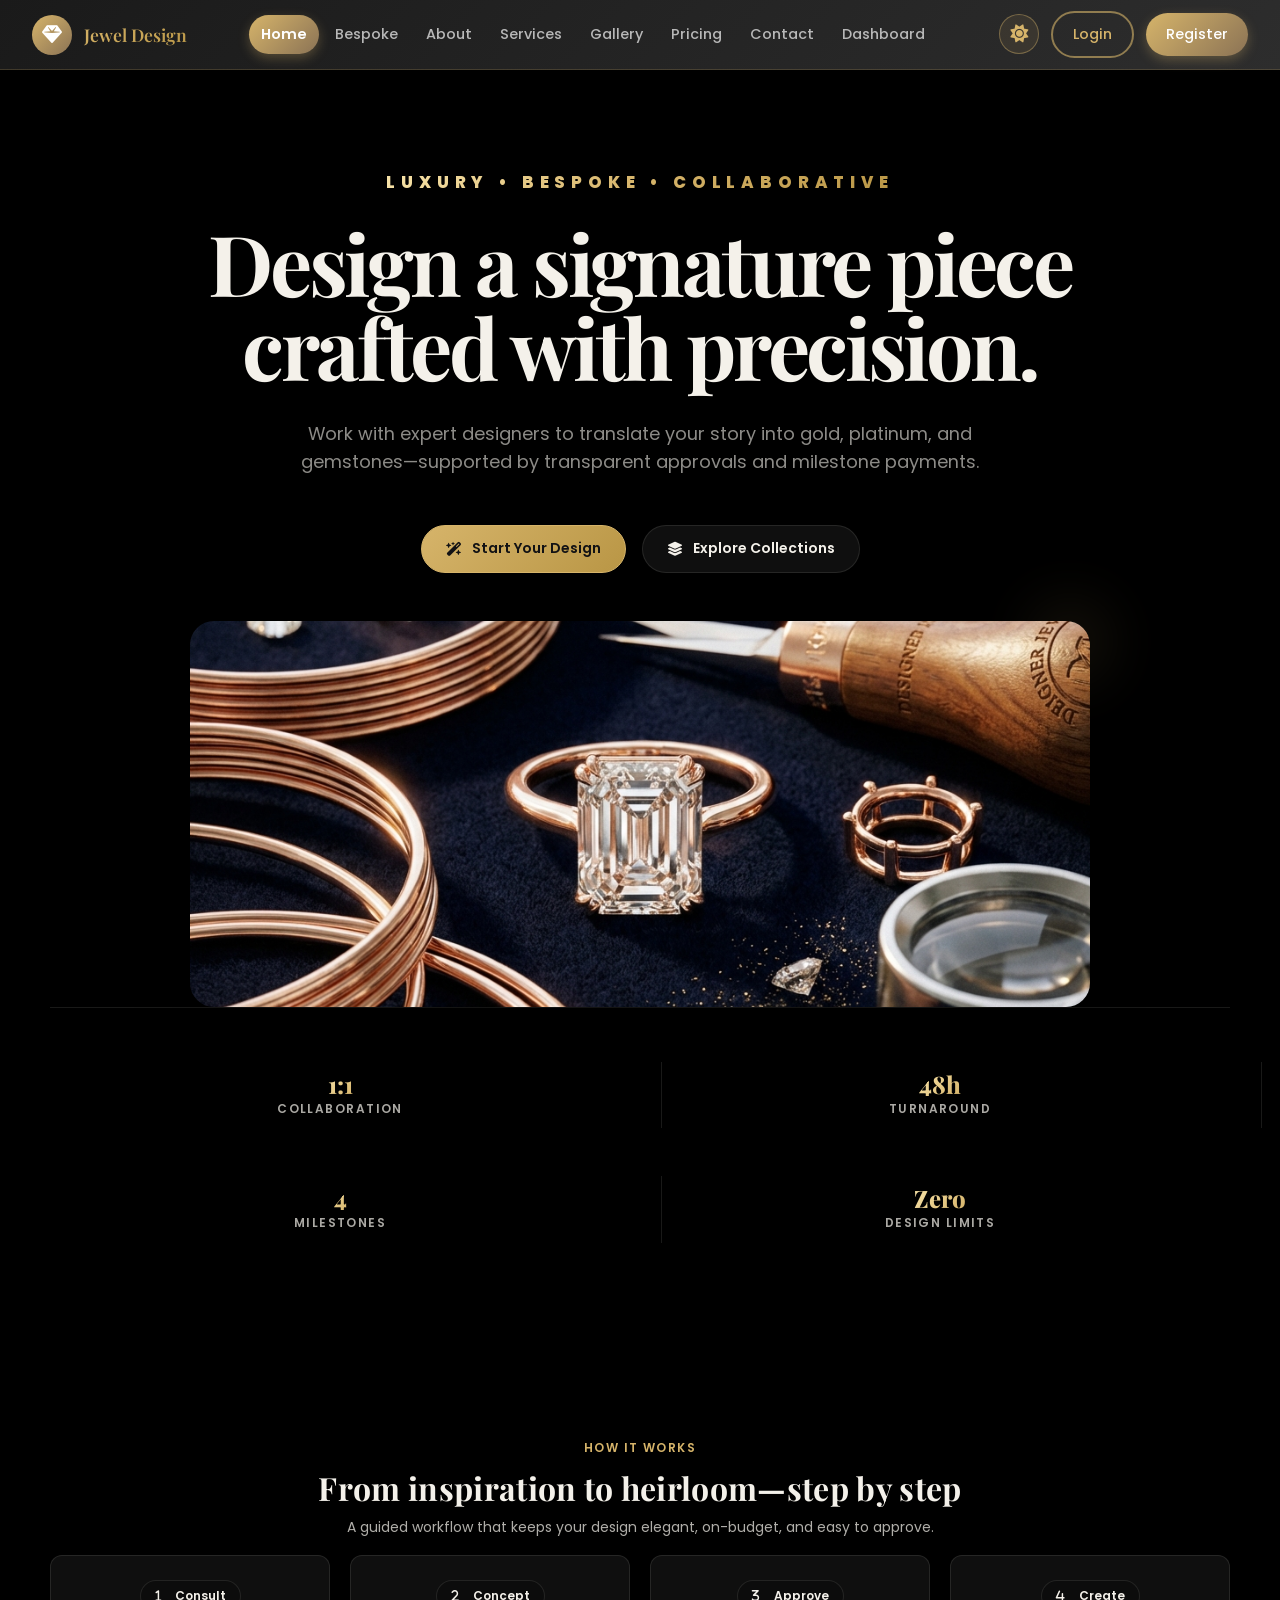
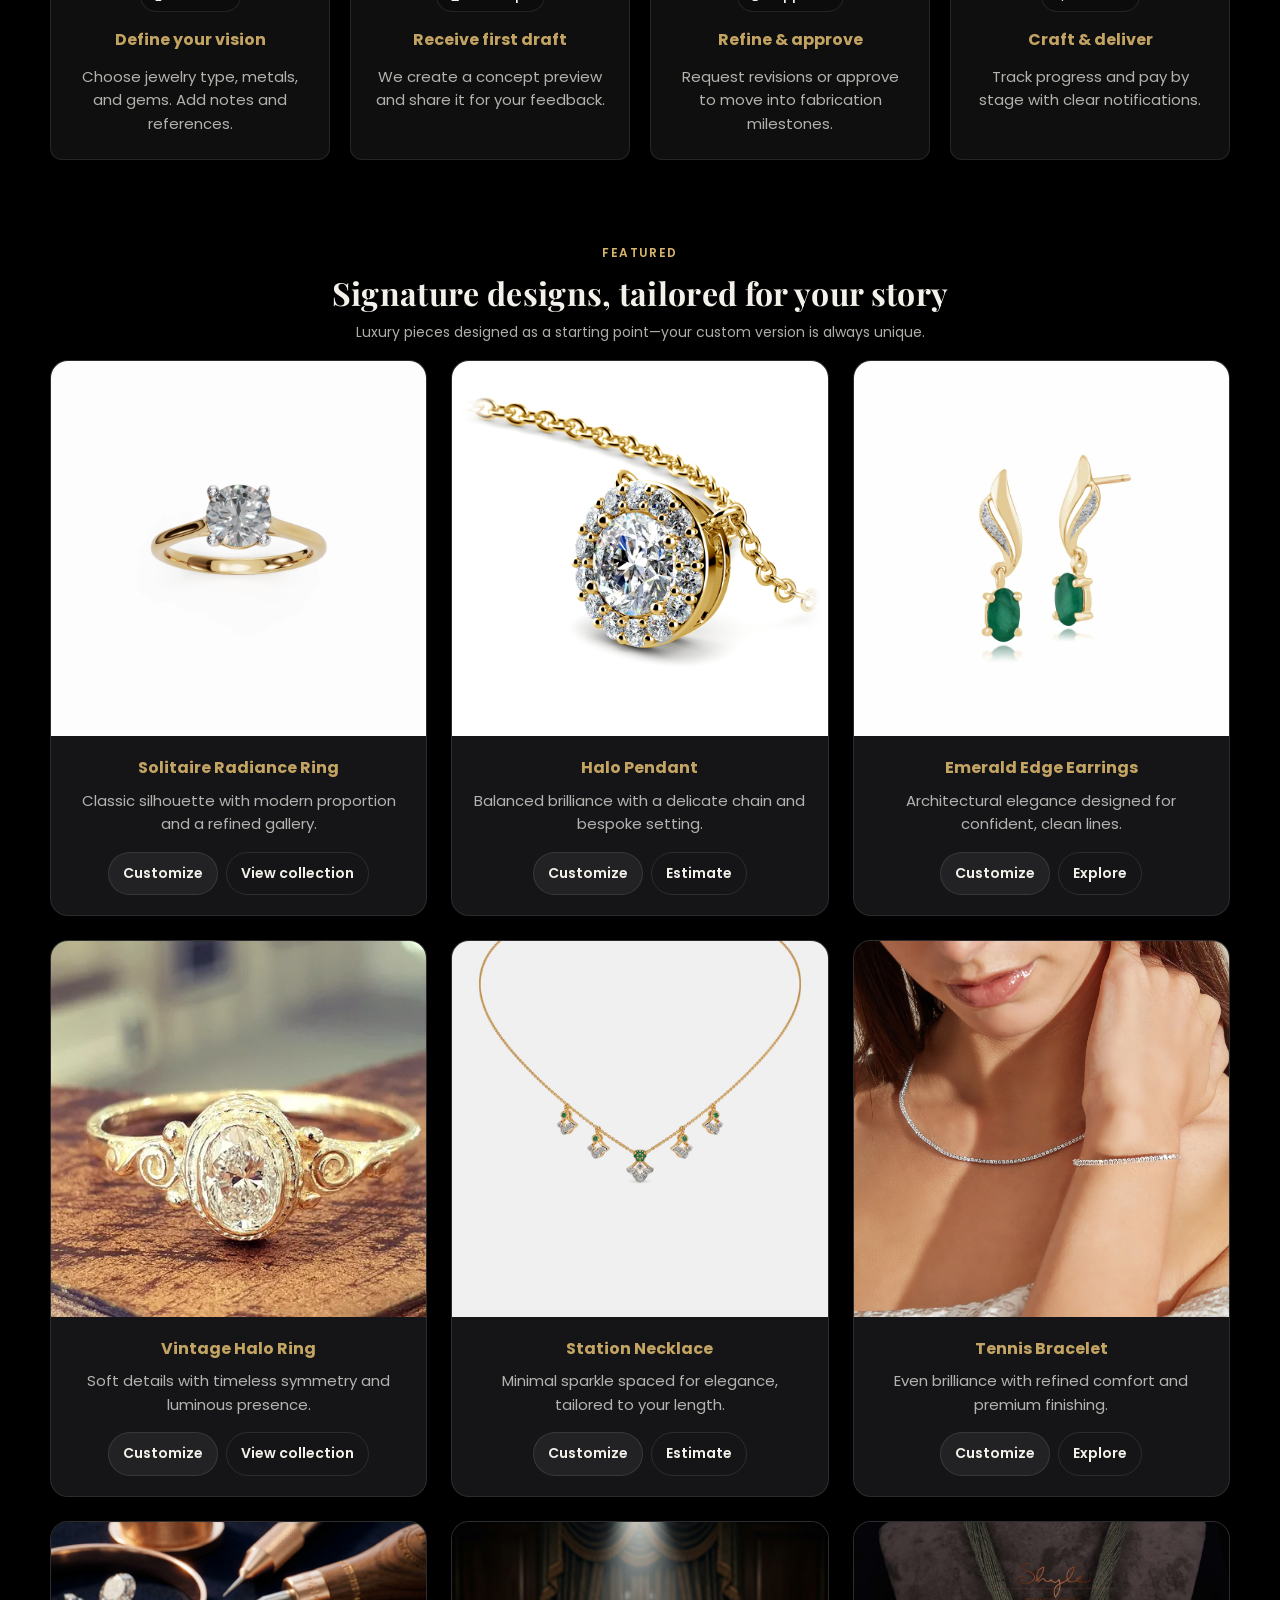
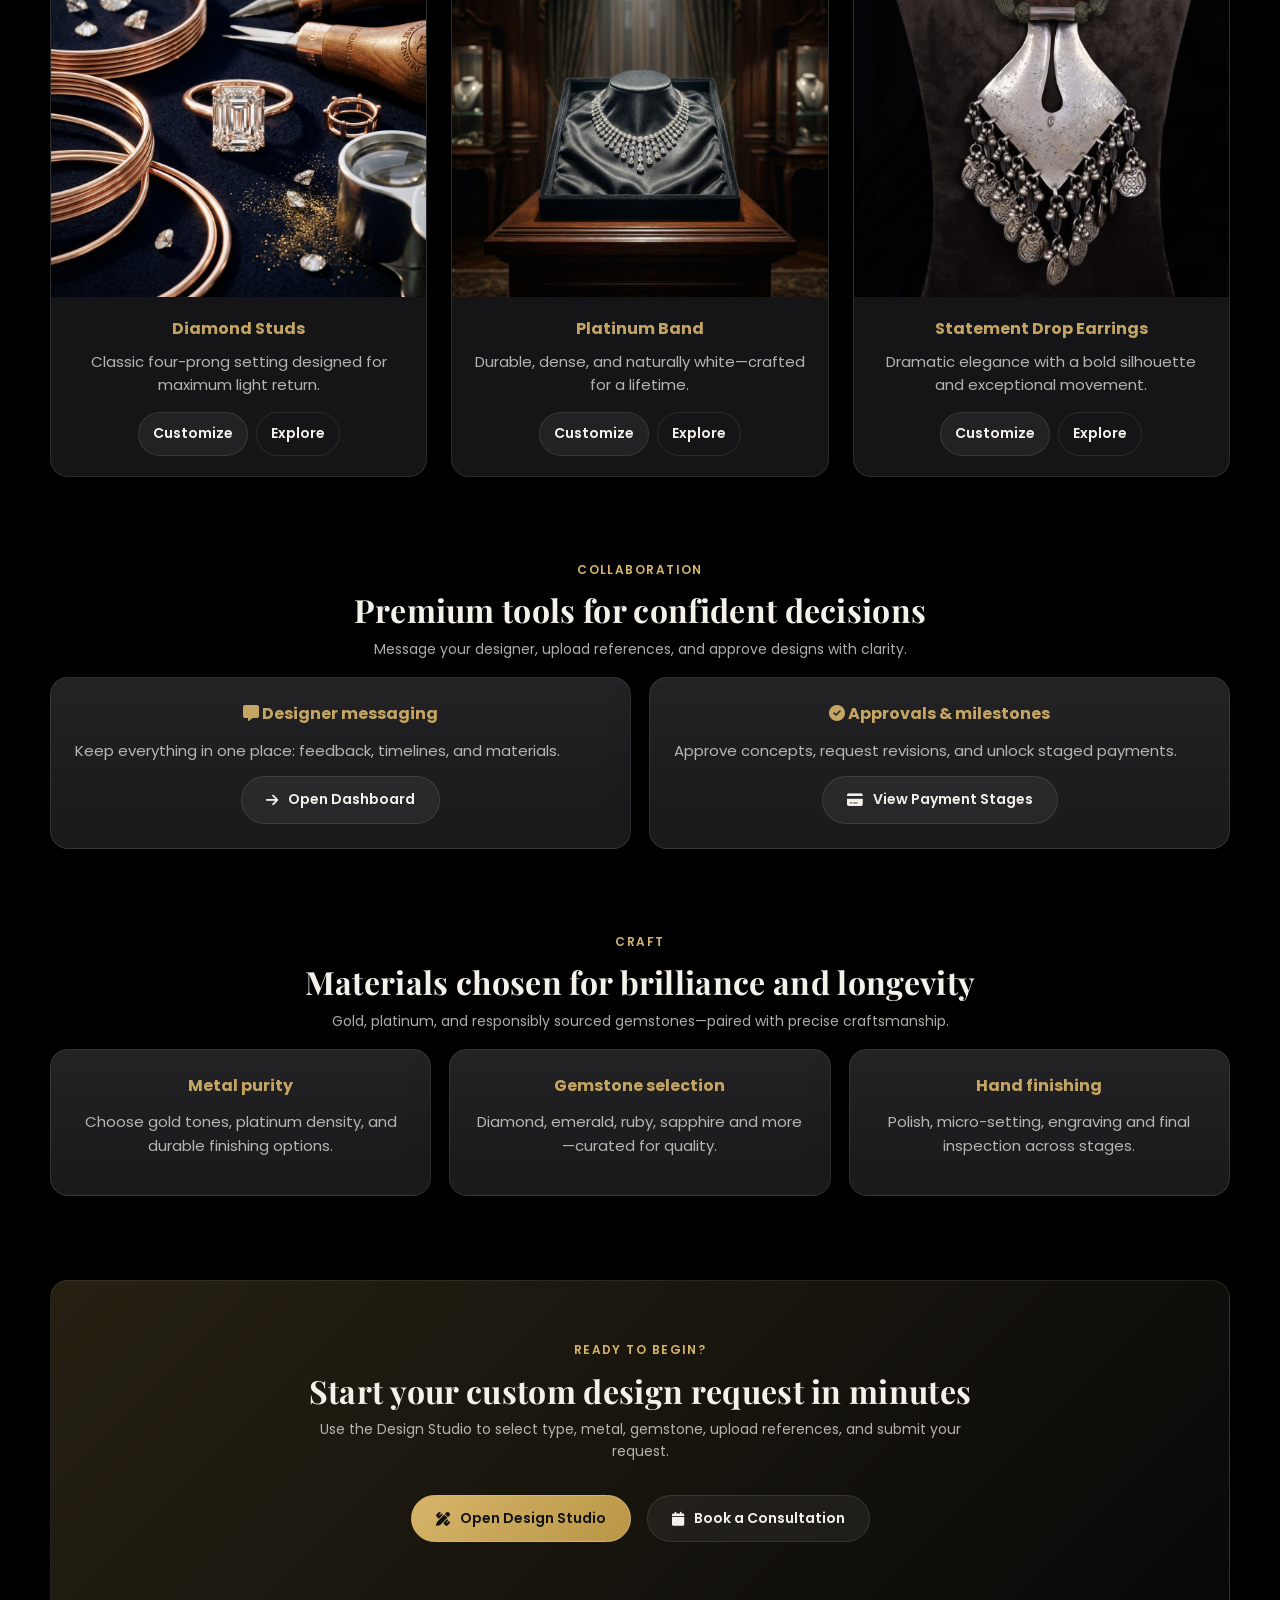
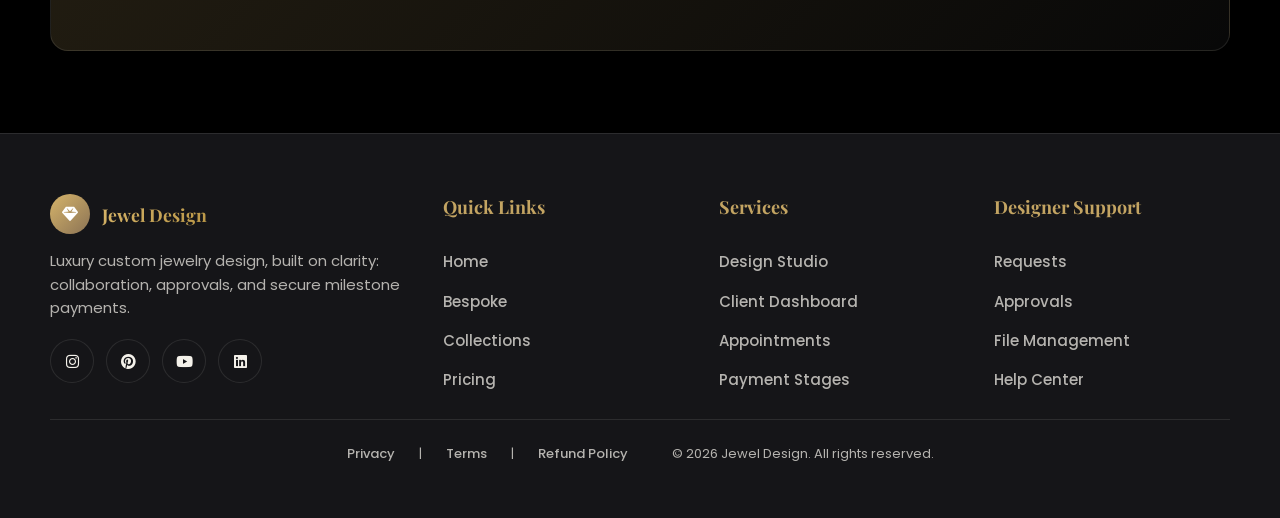
==== commit 1abf6580: "U" ====
--- a/index.html
+++ b/index.html
@@ -162,29 +162,29 @@
         <div class="grid cols-4" style="margin-top:16px; gap: 20px;">
           <div class="process-step"
             style="text-align: center; padding: 24px; border-radius: var(--radius-sm); background: var(--trans-white); border: 1px solid var(--border); transition: transform 0.3s var(--ease);">
-            <span class="badge" style="margin-bottom: 16px; display: inline-block;"><i class="fa-solid fa-1"
-                aria-hidden="true"></i>Consult</span>
+            <span class="badge" style="margin-bottom: 16px; display: inline-flex; align-items: center; gap: 8px;"><i class="fa-solid fa-1"
+                aria-hidden="true"></i> Consult</span>
             <h3 style="margin-bottom: 12px;">Define your vision</h3>
             <p style="margin-bottom: 0;">Choose jewelry type, metals, and gems. Add notes and references.</p>
           </div>
           <div class="process-step"
             style="text-align: center; padding: 24px; border-radius: var(--radius-sm); background: var(--trans-white); border: 1px solid var(--border); transition: transform 0.3s var(--ease);">
-            <span class="badge" style="margin-bottom: 16px; display: inline-block;"><i class="fa-solid fa-2"
-                aria-hidden="true"></i>Concept</span>
+            <span class="badge" style="margin-bottom: 16px; display: inline-flex; align-items: center; gap: 8px;"><i class="fa-solid fa-2"
+                aria-hidden="true"></i> Concept</span>
             <h3 style="margin-bottom: 12px;">Receive first draft</h3>
             <p style="margin-bottom: 0;">We create a concept preview and share it for your feedback.</p>
           </div>
           <div class="process-step"
             style="text-align: center; padding: 24px; border-radius: var(--radius-sm); background: var(--trans-white); border: 1px solid var(--border); transition: transform 0.3s var(--ease);">
-            <span class="badge" style="margin-bottom: 16px; display: inline-block;"><i class="fa-solid fa-3"
-                aria-hidden="true"></i>Approve</span>
+            <span class="badge" style="margin-bottom: 16px; display: inline-flex; align-items: center; gap: 8px;"><i class="fa-solid fa-3"
+                aria-hidden="true"></i> Approve</span>
             <h3 style="margin-bottom: 12px;">Refine & approve</h3>
             <p style="margin-bottom: 0;">Request revisions or approve to move into fabrication milestones.</p>
           </div>
           <div class="process-step"
             style="text-align: center; padding: 24px; border-radius: var(--radius-sm); background: var(--trans-white); border: 1px solid var(--border); transition: transform 0.3s var(--ease);">
-            <span class="badge" style="margin-bottom: 16px; display: inline-block;"><i class="fa-solid fa-4"
-                aria-hidden="true"></i>Create</span>
+            <span class="badge" style="margin-bottom: 16px; display: inline-flex; align-items: center; gap: 8px;"><i class="fa-solid fa-4"
+                aria-hidden="true"></i> Create</span>
             <h3 style="margin-bottom: 12px;">Craft & deliver</h3>
             <p style="margin-bottom: 0;">Track progress and pay by stage with clear notifications.</p>
           </div>
@@ -367,15 +367,15 @@
         <h2>Materials chosen for brilliance and longevity</h2>
         <p class="kicker">Gold, platinum, and responsibly sourced gemstones—paired with precise craftsmanship.</p>
         <div class="grid cols-3" style="margin-top:16px;">
-          <div class="card pad">
+          <div class="card pad" style="text-align: center;">
             <h3>Metal purity</h3>
             <p>Choose gold tones, platinum density, and durable finishing options.</p>
           </div>
-          <div class="card pad">
+          <div class="card pad" style="text-align: center;">
             <h3>Gemstone selection</h3>
             <p>Diamond, emerald, ruby, sapphire and more—curated for quality.</p>
           </div>
-          <div class="card pad">
+          <div class="card pad" style="text-align: center;">
             <h3>Hand finishing</h3>
             <p>Polish, micro-setting, engraving and final inspection across stages.</p>
           </div>
@@ -457,6 +457,9 @@
     </div>
   </footer>
 
+  <button id="backToTop" class="back-to-top" aria-label="Back to top" title="Back to top">
+    <i class="fa-solid fa-arrow-up" aria-hidden="true"></i>
+  </button>
   <script>
     document.getElementById('year').textContent = new Date().getFullYear();
   </script>
--- a/css/style.css
+++ b/css/style.css
@@ -1704,25 +1704,33 @@
 
 @media (max-width: 1024px) {
   .footer .footer-grid {
-    grid-template-columns: 1fr 1fr;
+    grid-template-columns: repeat(2, 1fr);
     gap: 30px;
   }
 }
 
 @media (max-width: 768px) {
   .footer .footer-grid {
+    grid-template-columns: repeat(2, 1fr);
+    text-align: left;
+    gap: 30px;
+  }
+
+  .footer .footer-brand {
+    justify-content: flex-start;
+  }
+
+  .footer .social {
+    justify-content: flex-start !important;
+  }
+}
+
+@media (max-width: 480px) {
+  .footer .footer-grid {
     grid-template-columns: 1fr;
-    text-align: center;
-  }
-
-  .footer .footer-brand {
-    justify-content: center;
-  }
-
-  .footer .social {
-    justify-content: center;
-  }
-
+    text-align: left;
+    gap: 28px;
+  }
 }
 
 .footer h3 {
@@ -1757,7 +1765,7 @@
   gap: 12px;
   flex-wrap: wrap;
   margin-top: 20px;
-  justify-content: center;
+  justify-content: flex-start !important;
   align-items: center;
 }
 
@@ -3062,4 +3070,298 @@
   .necklaces-grid {
     grid-template-columns: 1fr;
   }
+}
+
+/* ==========================================
+   BACK TO TOP BUTTON
+   ========================================== */
+.back-to-top {
+  position: fixed;
+  bottom: 28px;
+  right: 28px;
+  width: 48px;
+  height: 48px;
+  border-radius: 50%;
+  background: var(--surface);
+  color: var(--gold);
+  border: 1.5px solid var(--gold);
+  box-shadow: 0 8px 24px rgba(0, 0, 0, 0.4);
+  display: flex;
+  align-items: center;
+  justify-content: center;
+  font-size: 16px;
+  cursor: pointer;
+  z-index: 9999;
+  opacity: 0;
+  visibility: hidden;
+  transform: translateY(16px);
+  transition: all 0.3s cubic-bezier(0.16, 1, 0.3, 1);
+  backdrop-filter: blur(10px);
+}
+
+.back-to-top.visible {
+  opacity: 1;
+  visibility: visible;
+  transform: translateY(0);
+}
+
+.back-to-top:hover {
+  background: linear-gradient(135deg, var(--gold), var(--gold-2));
+  color: #121214;
+  border-color: var(--gold);
+  transform: translateY(-4px);
+  box-shadow: 0 12px 28px rgba(214, 180, 106, 0.45);
+}
+
+.back-to-top:active {
+  transform: translateY(-1px) scale(0.96);
+}
+
+/* ==========================================
+   PASSWORD FIELD EYE TOGGLE
+   ========================================== */
+.password-input-wrapper {
+  position: relative;
+  display: flex;
+  align-items: center;
+  width: 100%;
+}
+
+.password-input-wrapper input {
+  width: 100%;
+  padding-right: 44px !important;
+}
+
+.password-toggle-btn {
+  position: absolute;
+  right: 12px;
+  top: 50%;
+  transform: translateY(-50%);
+  background: transparent;
+  border: none;
+  color: var(--muted);
+  cursor: pointer;
+  padding: 6px;
+  font-size: 16px;
+  display: inline-flex;
+  align-items: center;
+  justify-content: center;
+  transition: color 0.2s var(--ease);
+  z-index: 2;
+}
+
+.password-toggle-btn:hover {
+  color: var(--gold);
+}
+
+.password-toggle-btn:focus {
+  outline: none;
+  color: var(--gold);
+}
+
+/* ==========================================
+   HOME PAGE FIXES
+   ========================================== */
+/* Spacing between number badge icon and text */
+.process-step .badge {
+  display: inline-flex !important;
+  align-items: center !important;
+  gap: 8px !important;
+  margin-bottom: 16px;
+  padding: 6px 14px;
+}
+
+.process-step .badge i {
+  margin-right: 6px;
+}
+
+/* Materials chosen for brilliance section center alignment */
+.materials-section .card.pad,
+.materials-grid .card.pad,
+section[aria-label="Materials and craftsmanship"] .card.pad {
+  text-align: center !important;
+}
+
+section[aria-label="Materials and craftsmanship"] .card.pad h3,
+section[aria-label="Materials and craftsmanship"] .card.pad p {
+  text-align: center !important;
+}
+
+/* ==========================================
+   HOME 2 PAGE: BESPOKE CLIENT TESTIMONIALS
+   ========================================== */
+.bespoke-testimonial-card {
+  display: flex !important;
+  flex-direction: column !important;
+  justify-content: space-between !important;
+  height: 100% !important;
+  text-align: center !important;
+}
+
+.bespoke-testimonial-card .testimonial-quote {
+  flex: 1 0 auto;
+  display: flex;
+  align-items: center;
+  justify-content: center;
+  min-height: 80px;
+  margin-bottom: 16px;
+  font-style: italic;
+  color: var(--text);
+  line-height: 1.6;
+}
+
+.bespoke-testimonial-card .divider {
+  margin: 16px 0 !important;
+  width: 100%;
+}
+
+.bespoke-client-profile {
+  display: flex;
+  flex-direction: column;
+  align-items: center;
+  justify-content: center;
+  margin-top: auto;
+}
+
+.bespoke-client-avatar {
+  width: 58px;
+  height: 58px;
+  border-radius: 50%;
+  object-fit: cover;
+  border: 2px solid var(--gold);
+  margin-bottom: 10px;
+  box-shadow: 0 4px 14px rgba(214, 180, 106, 0.25);
+}
+
+.bespoke-client-profile strong {
+  display: block;
+  font-size: 1.05rem;
+  color: var(--text);
+  margin-bottom: 4px;
+}
+
+.bespoke-client-profile .helper {
+  color: var(--gold);
+  font-size: 0.85rem;
+  font-weight: 500;
+  text-transform: uppercase;
+  letter-spacing: 0.5px;
+}
+
+/* ==========================================
+   PRICING PAGE: CENTER ALIGNED TIERS
+   ========================================== */
+.pricing-tiers .pricing-tier,
+.pricing-tier {
+  text-align: center !important;
+  align-items: center !important;
+}
+
+.pricing-tier .tier-name,
+.pricing-tier .tier-description,
+.pricing-tier .tier-price,
+.pricing-tier .tier-features {
+  text-align: center !important;
+  width: 100% !important;
+}
+
+.pricing-tier .tier-features > div {
+  display: flex !important;
+  align-items: center !important;
+  justify-content: center !important;
+  text-align: center !important;
+  width: 100% !important;
+}
+
+/* ==========================================
+   ABOUT PAGE: VISIONARIES ONE-BY-ONE MOBILE
+   ========================================== */
+@media (max-width: 576px) {
+  .visionaries-grid,
+  section[aria-label="Family leadership"] .grid.cols-4 {
+    grid-template-columns: 1fr !important;
+    gap: 24px !important;
+  }
+}
+
+/* ==========================================
+   SERVICES PAGE FIXES (TABLET 768px & GENERAL)
+   ========================================== */
+/* Scoped to prevent hero preview-meta collision */
+.card .preview-meta,
+.craftsmanship-card .preview-meta,
+.service-card .preview-meta {
+  display: flex !important;
+  flex-direction: row !important;
+  align-items: center !important;
+  justify-content: center !important;
+  gap: 8px !important;
+  margin-bottom: 16px !important;
+  padding: 0 !important;
+}
+
+.card .preview-meta .badge,
+.craftsmanship-card .preview-meta .badge,
+.service-card .preview-meta .badge {
+  width: auto !important;
+  margin: 0 !important;
+  display: inline-flex !important;
+  align-items: center !important;
+}
+
+/* Unparalleled craftsmanship services image height increase */
+.craftsmanship-media {
+  height: 240px !important;
+  min-height: 240px !important;
+  width: 100% !important;
+  border-radius: 14px;
+  background-size: cover !important;
+  background-position: center !important;
+  margin-bottom: 16px !important;
+}
+
+@media (max-width: 1024px) {
+  .craftsmanship-media {
+    height: 260px !important;
+    min-height: 260px !important;
+  }
+}
+
+@media (max-width: 768px) {
+  .craftsmanship-media {
+    height: 280px !important;
+    min-height: 280px !important;
+  }
+}
+
+/* Curated expertise across categories card alignment */
+.expertise-card {
+  display: flex !important;
+  flex-direction: column !important;
+  height: 100% !important;
+}
+
+.expertise-card .media {
+  height: 240px !important;
+  min-height: 240px !important;
+}
+
+.expertise-card .card-header {
+  flex: 1 0 auto !important;
+  display: flex !important;
+  flex-direction: column !important;
+}
+
+.expertise-card .card-header h3 {
+  min-height: 28px;
+  margin-bottom: 8px;
+}
+
+.expertise-card .card-header p {
+  flex: 1;
+  margin-bottom: 12px;
+}
+
+.expertise-card .card-footer {
+  margin-top: auto !important;
 }
